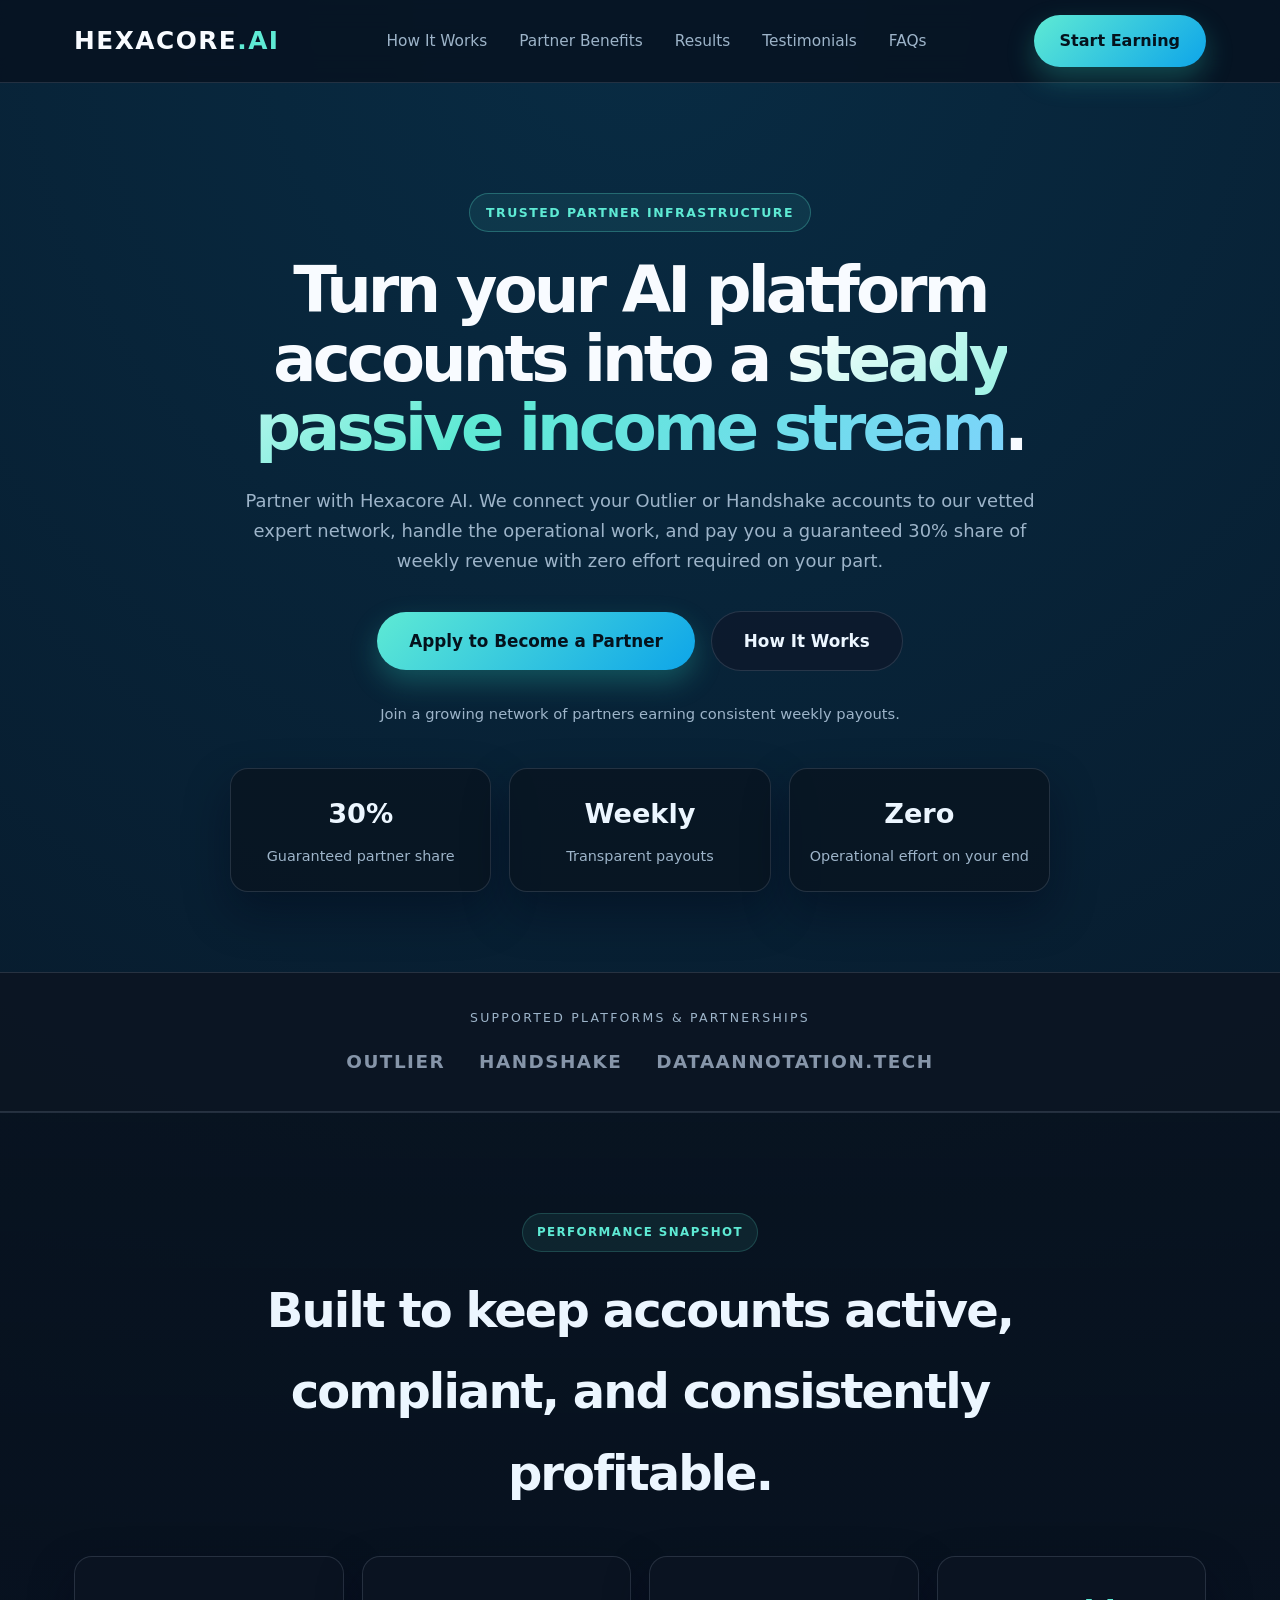
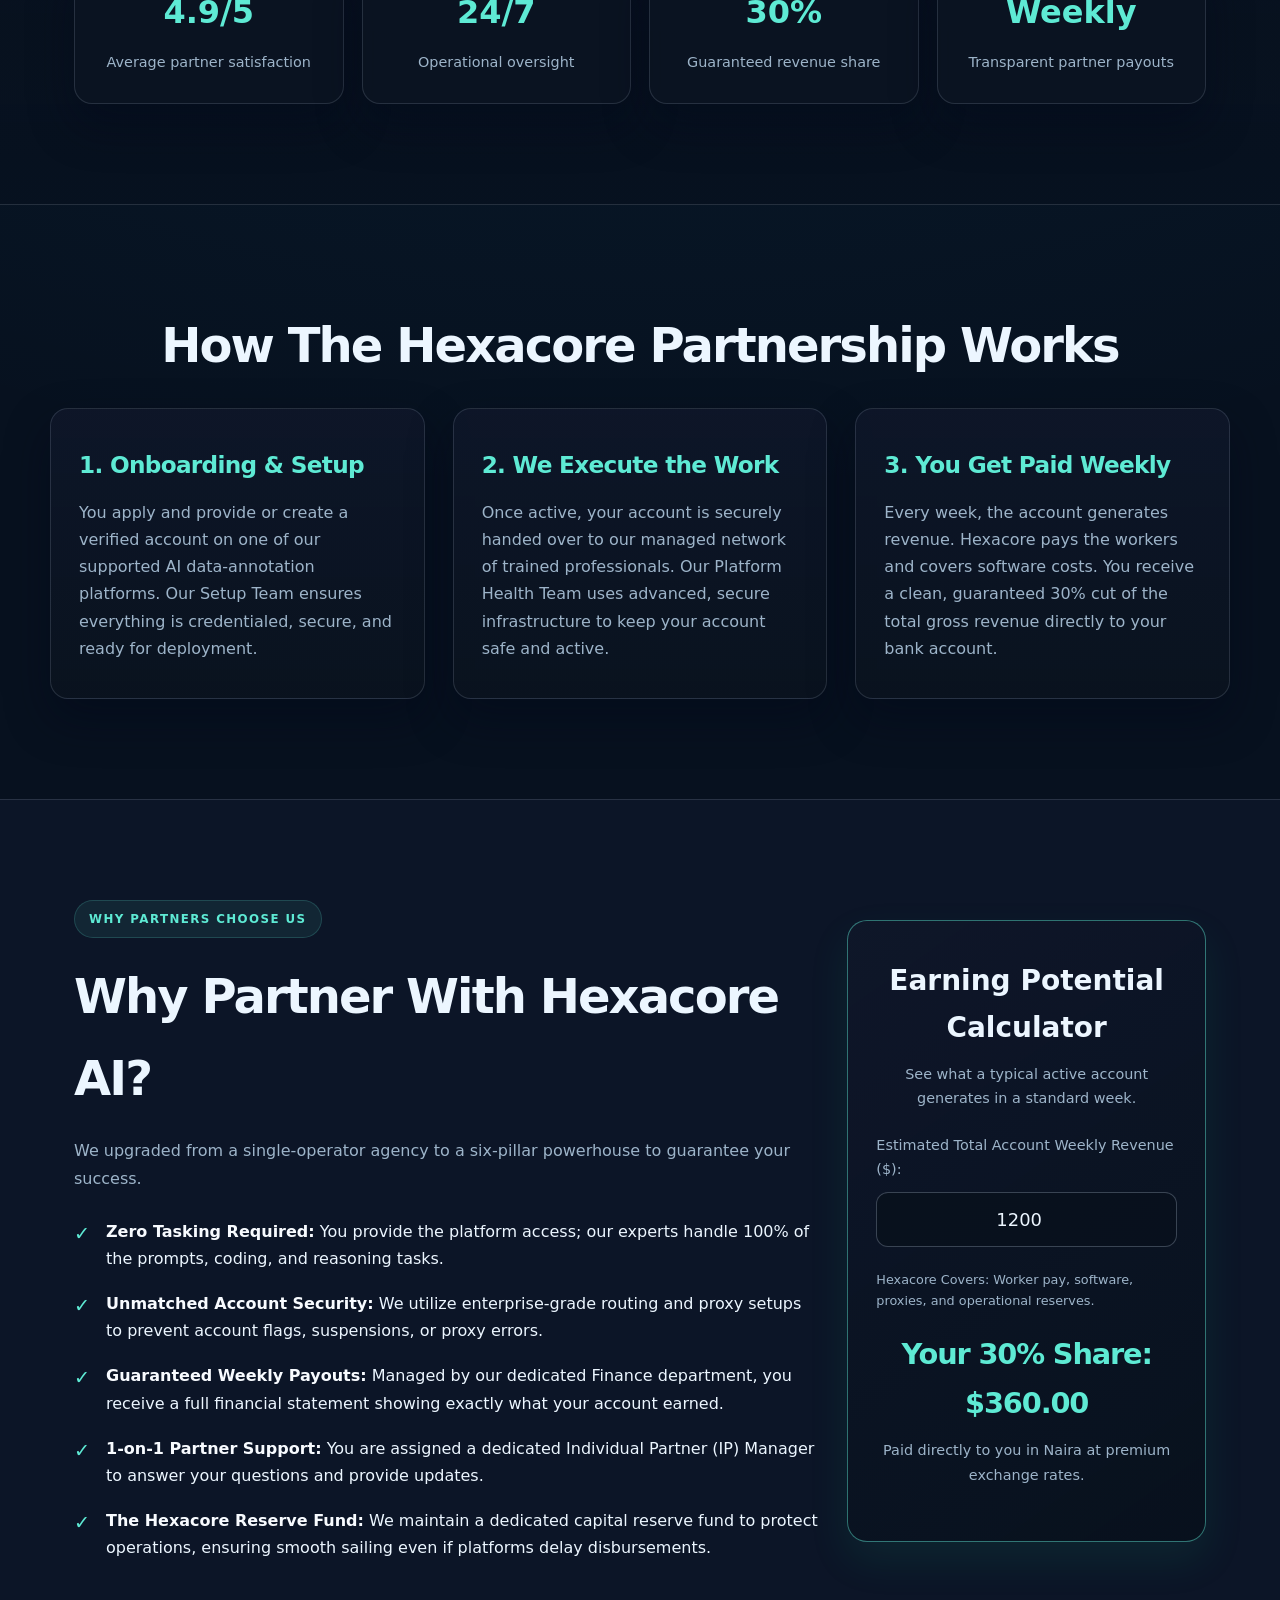
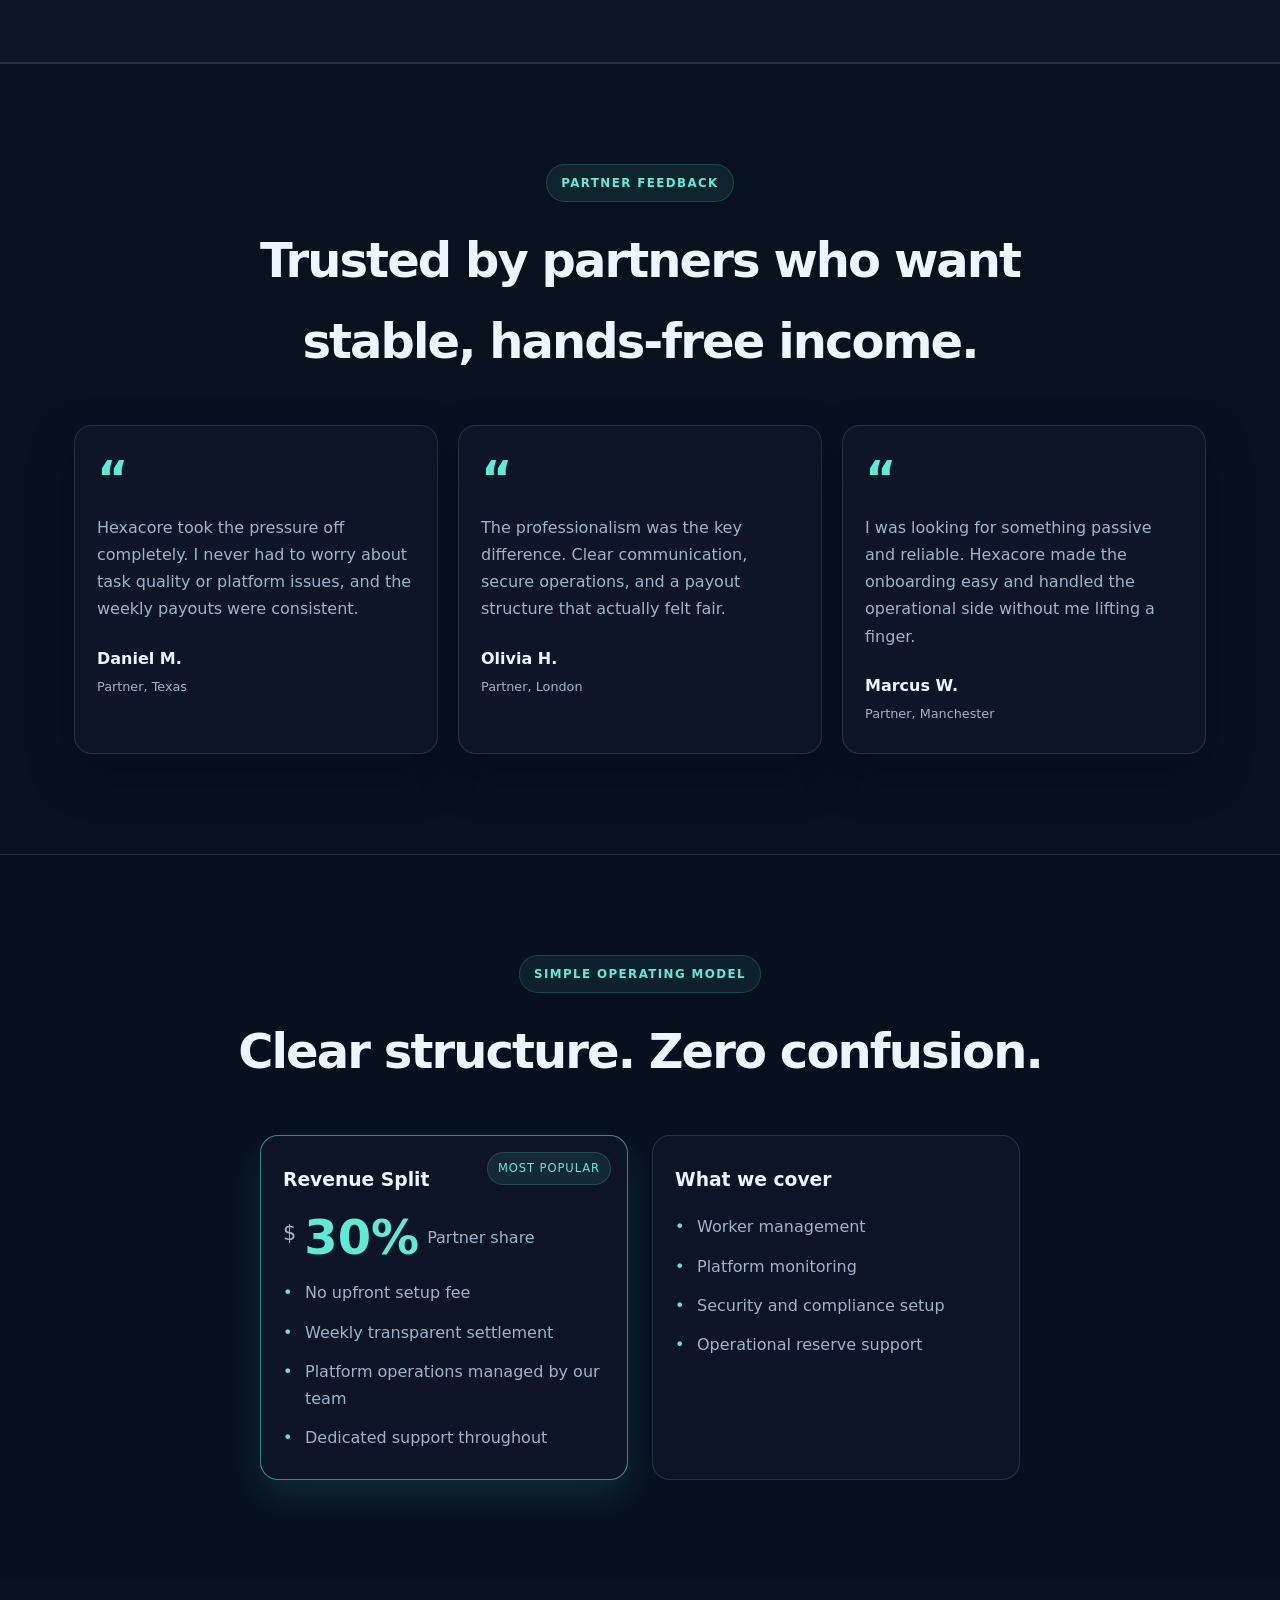
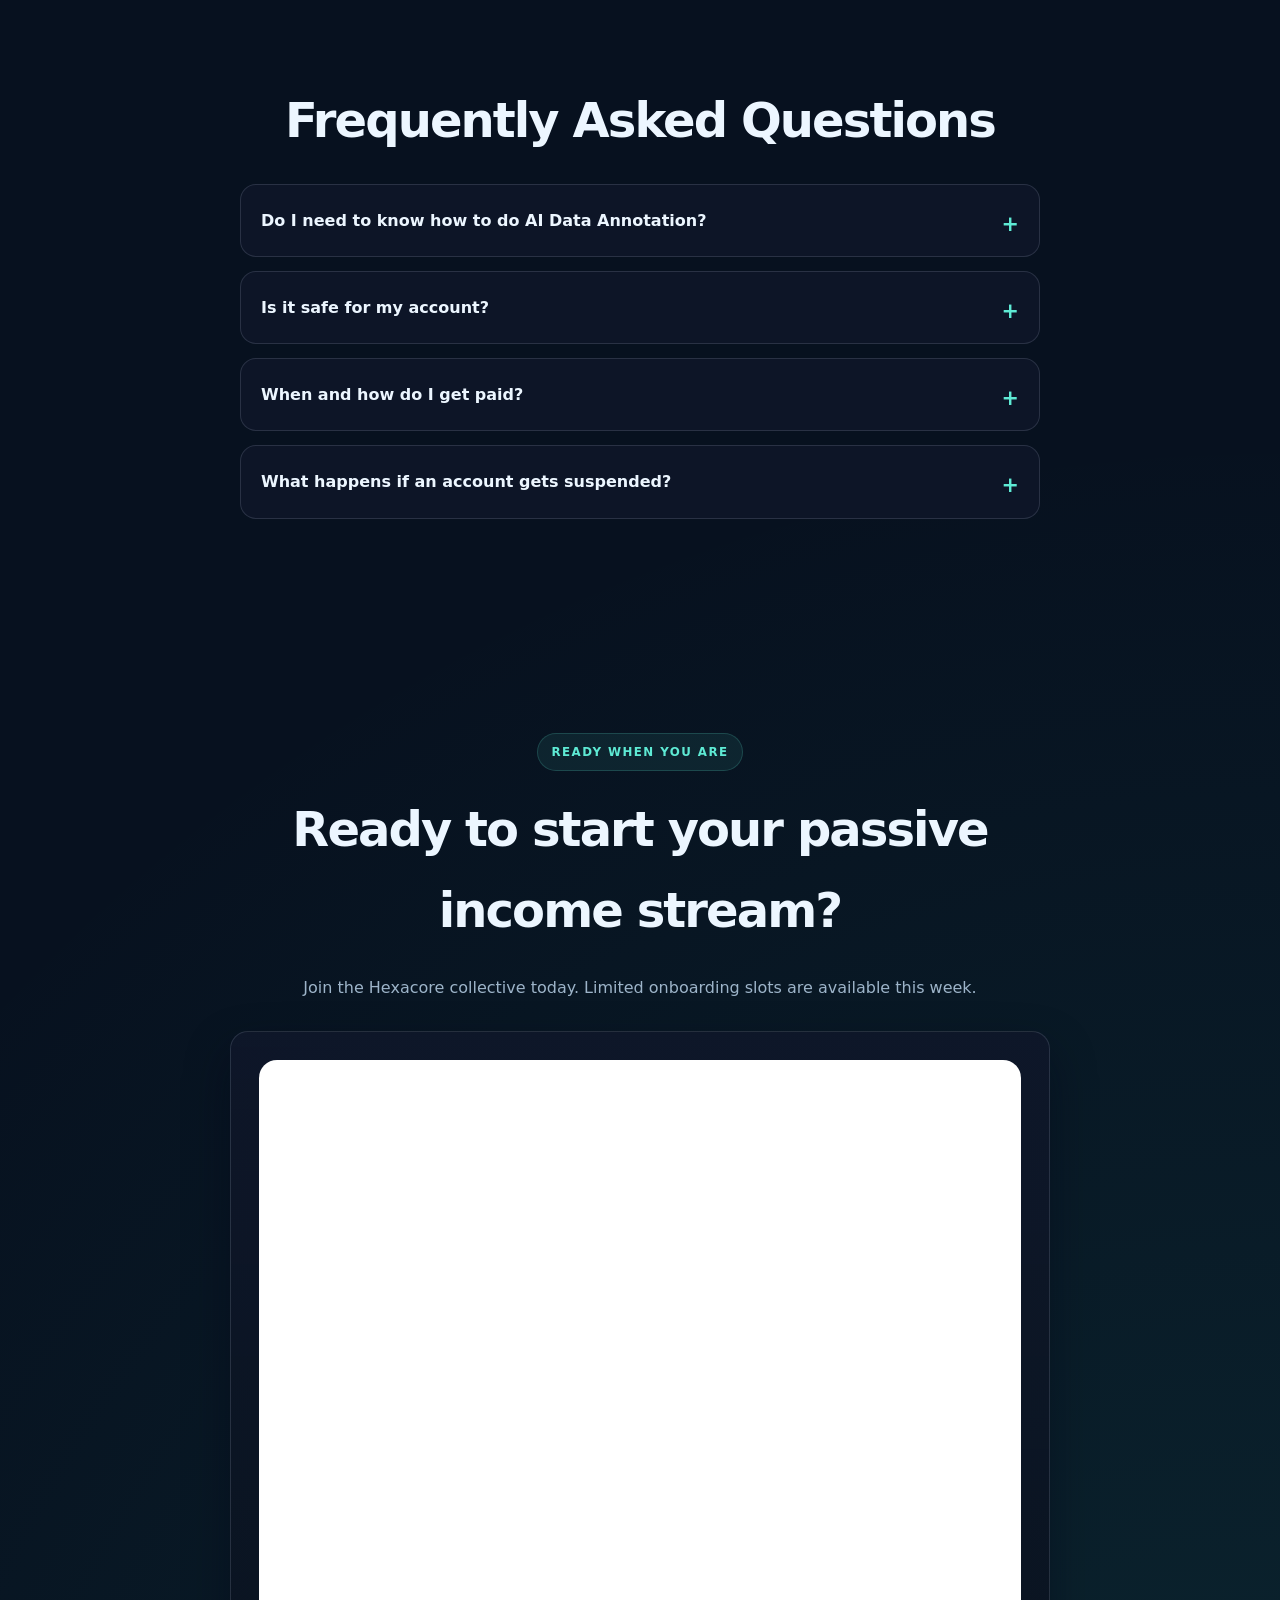
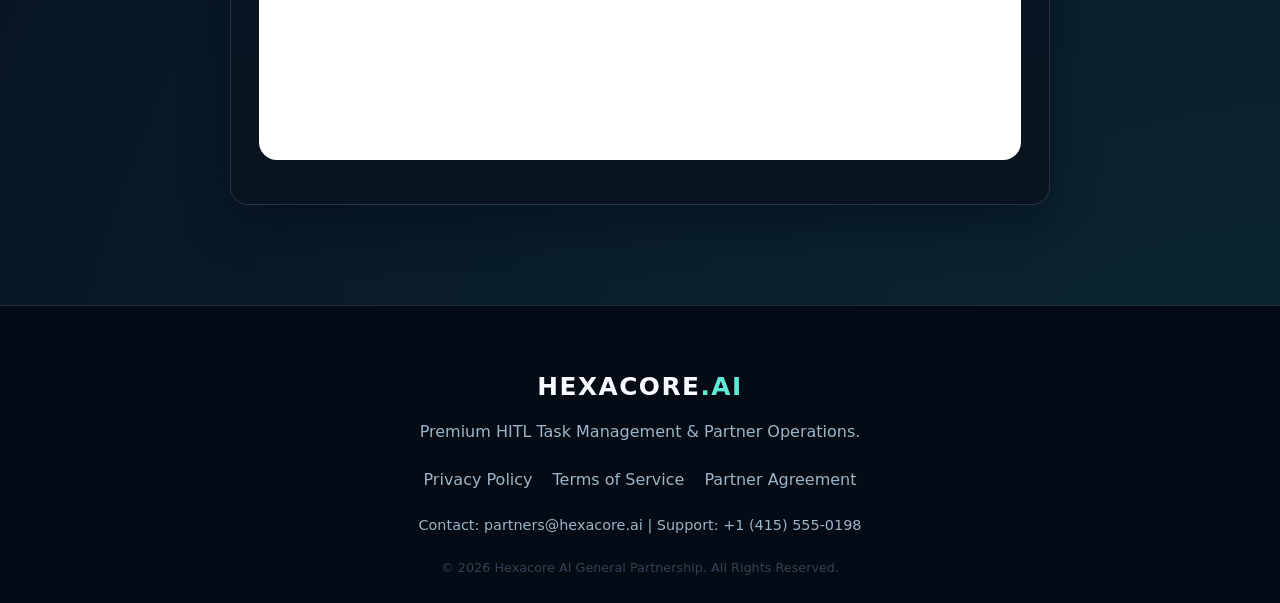
==== index.html @ 91c89936 "Add index page for GitHub Pages" ====
<!DOCTYPE html>
<html lang="en">
<head>
    <meta charset="UTF-8">
    <meta name="viewport" content="width=device-width, initial-scale=1.0">
    <title>Hexacore AI | Passive Income from AI Platforms</title>
    <link rel="stylesheet" href="HexaCore.css">

</head>
<body>

    <header>
        <div class="container">
            <nav>
                <div class="logo">HEXACORE<span>.AI</span></div>
                <div class="nav-links">
                    <a href="#how-it-works">How It Works</a>
                    <a href="#benefits">Partner Benefits</a>
                    <a href="#results">Results</a>
                    <a href="#testimonials">Testimonials</a>
                    <a href="#faq">FAQs</a>
                </div>
                <a href="#apply" class="btn">Start Earning</a>
            </nav>
        </div>
    </header>

    <section class="hero container">
        <div class="eyebrow">Trusted Partner Infrastructure</div>
        <h1>Turn your AI platform accounts into a <span class="gradient">steady passive income stream</span>.</h1>
        <p>Partner with Hexacore AI. We connect your Outlier or Handshake accounts to our vetted expert network, handle the operational work, and pay you a guaranteed 30% share of weekly revenue with zero effort required on your part.</p>
        <div class="hero-actions">
            <a href="#apply" class="btn" style="padding: 15px 32px; font-size: 1.05rem;">Apply to Become a Partner</a>
            <a href="#how-it-works" class="btn btn-secondary" style="padding: 15px 32px; font-size: 1.05rem;">How It Works</a>
        </div>
        <div class="hero-subtitle">Join a growing network of partners earning consistent weekly payouts.</div>

        <div class="stats-row">
            <div class="stat">
                <strong>30%</strong>
                <span>Guaranteed partner share</span>
            </div>
            <div class="stat">
                <strong>Weekly</strong>
                <span>Transparent payouts</span>
            </div>
            <div class="stat">
                <strong>Zero</strong>
                <span>Operational effort on your end</span>
            </div>
        </div>
    </section>

    <section class="logos">
        <div class="container">
            <p class="label">Supported platforms & partnerships</p>
            <div class="logo-grid">
                <div>OUTLIER</div>
                <div>HANDSHAKE</div>
                <div>DATAANNOTATION.TECH</div>
            </div>
        </div>
    </section>

    <section id="results" class="section-padding results reveal">
        <div class="container">
            <div class="section-heading">
                <span class="section-tag">Performance snapshot</span>
                <h2 class="section-title">Built to keep accounts active, compliant, and consistently profitable.</h2>
            </div>
            <div class="results-grid">
                <div class="metric-card">
                    <strong>4.9/5</strong>
                    <span>Average partner satisfaction</span>
                </div>
                <div class="metric-card">
                    <strong>24/7</strong>
                    <span>Operational oversight</span>
                </div>
                <div class="metric-card">
                    <strong>30%</strong>
                    <span>Guaranteed revenue share</span>
                </div>
                <div class="metric-card">
                    <strong>Weekly</strong>
                    <span>Transparent partner payouts</span>
                </div>
            </div>
        </div>
    </section>

    <section id="how-it-works" class="section-padding container reveal">
        <h2 class="section-title">How The Hexacore Partnership Works</h2>
        <div class="grid-3">
            <div class="card">
                <h3>1. Onboarding & Setup</h3>
                <p>You apply and provide or create a verified account on one of our supported AI data-annotation platforms. Our Setup Team ensures everything is credentialed, secure, and ready for deployment.</p>
            </div>
            <div class="card">
                <h3>2. We Execute the Work</h3>
                <p>Once active, your account is securely handed over to our managed network of trained professionals. Our Platform Health Team uses advanced, secure infrastructure to keep your account safe and active.</p>
            </div>
            <div class="card">
                <h3>3. You Get Paid Weekly</h3>
                <p>Every week, the account generates revenue. Hexacore pays the workers and covers software costs. You receive a clean, guaranteed 30% cut of the total gross revenue directly to your bank account.</p>
            </div>
        </div>
    </section>

    <section id="benefits" class="section-padding benefits-wrap reveal">
        <div class="container grid-3 benefits-grid">
            <div class="benefits-copy">
                <span class="section-tag">Why partners choose us</span>
                <h2 class="section-title left-align">Why Partner With Hexacore AI?</h2>
                <p>We upgraded from a single-operator agency to a six-pillar powerhouse to guarantee your success.</p>
                <ul class="benefits-list">
                    <li><strong>Zero Tasking Required:</strong> You provide the platform access; our experts handle 100% of the prompts, coding, and reasoning tasks.</li>
                    <li><strong>Unmatched Account Security:</strong> We utilize enterprise-grade routing and proxy setups to prevent account flags, suspensions, or proxy errors.</li>
                    <li><strong>Guaranteed Weekly Payouts:</strong> Managed by our dedicated Finance department, you receive a full financial statement showing exactly what your account earned.</li>
                    <li><strong>1-on-1 Partner Support:</strong> You are assigned a dedicated Individual Partner (IP) Manager to answer your questions and provide updates.</li>
                    <li><strong>The Hexacore Reserve Fund:</strong> We maintain a dedicated capital reserve fund to protect operations, ensuring smooth sailing even if platforms delay disbursements.</li>
                </ul>
            </div>
            <div class="calculator-box">
                <h3>Earning Potential Calculator</h3>
                <p>See what a typical active account generates in a standard week.</p>
                <div class="input-group">
                    <label>Estimated Total Account Weekly Revenue ($):</label>
                    <input type="number" id="revenue" value="1200" min="0">
                </div>
                <div class="mini-note">Hexacore Covers: Worker pay, software, proxies, and operational reserves.</div>
                <div class="result">Your 30% Share: $<span id="payout">360.00</span></div>
                <p class="small-note">Paid directly to you in Naira at premium exchange rates.</p>
            </div>
        </div>
    </section>

    <section id="testimonials" class="section-padding testimonials reveal">
        <div class="container">
            <div class="section-heading">
                <span class="section-tag">Partner feedback</span>
                <h2 class="section-title">Trusted by partners who want stable, hands-free income.</h2>
            </div>
            <div class="testimonial-grid">
                <div class="testimonial-card">
                    <div class="quote-mark">“</div>
                    <p>Hexacore took the pressure off completely. I never had to worry about task quality or platform issues, and the weekly payouts were consistent.</p>
                    <div class="person">
                        <strong>Daniel M.</strong>
                        <span>Partner, Texas</span>
                    </div>
                </div>
                <div class="testimonial-card">
                    <div class="quote-mark">“</div>
                    <p>The professionalism was the key difference. Clear communication, secure operations, and a payout structure that actually felt fair.</p>
                    <div class="person">
                        <strong>Olivia H.</strong>
                        <span>Partner, London</span>
                    </div>
                </div>
                <div class="testimonial-card">
                    <div class="quote-mark">“</div>
                    <p>I was looking for something passive and reliable. Hexacore made the onboarding easy and handled the operational side without me lifting a finger.</p>
                    <div class="person">
                        <strong>Marcus W.</strong>
                        <span>Partner, Manchester</span>
                    </div>
                </div>
            </div>
        </div>
    </section>

    <section id="pricing" class="section-padding pricing reveal">
        <div class="container">
            <div class="section-heading">
                <span class="section-tag">Simple operating model</span>
                <h2 class="section-title">Clear structure. Zero confusion.</h2>
            </div>
            <div class="pricing-grid">
                <div class="pricing-card pricing-featured">
                    <span class="pricing-badge">Most popular</span>
                    <h3>Revenue Split</h3>
                    <div class="price-row">
                        <span class="currency">$</span>
                        <strong>30%</strong>
                        <span class="label">Partner share</span>
                    </div>
                    <ul class="pricing-list">
                        <li>No upfront setup fee</li>
                        <li>Weekly transparent settlement</li>
                        <li>Platform operations managed by our team</li>
                        <li>Dedicated support throughout</li>
                    </ul>
                </div>
                <div class="pricing-card">
                    <h3>What we cover</h3>
                    <ul class="pricing-list alt">
                        <li>Worker management</li>
                        <li>Platform monitoring</li>
                        <li>Security and compliance setup</li>
                        <li>Operational reserve support</li>
                    </ul>
                </div>
            </div>
        </div>
    </section>

    <section id="faq" class="section-padding container faq-wrap reveal" style="max-width: 800px;">
        <h2 class="section-title">Frequently Asked Questions</h2>
        
        <details>
            <summary>Do I need to know how to do AI Data Annotation?</summary>
            <div class="faq-content">No. You simply provide the verified account. Our vetted, highly trained workers complete the complex RLHF, prompt engineering, and reasoning tasks.</div>
        </details>

        <details>
            <summary>Is it safe for my account?</summary>
            <div class="faq-content">Yes. Our Technical Infrastructure team uses strict operational protocols, localized network routing, and secure browsers to mimic natural, single-user activity and prevent platform bans.</div>
        </details>

        <details>
            <summary>When and how do I get paid?</summary>
            <div class="faq-content">We process payouts weekly. Once the platform releases funds to our secure corporate accounts, our Finance Lead disburses your 30% share directly to your bank account at the prevailing premium exchange rate.</div>
        </details>

        <details>
            <summary>What happens if an account gets suspended?</summary>
            <div class="faq-content">While our security protocols minimize this risk, platform suspensions can happen. If it does, our team handles the appeals. You will never be charged or penalized for operational losses.</div>
        </details>
    </section>

    <section id="apply" class="section-padding container apply-wrap reveal" style="max-width: 820px;">
        <div class="section-heading compact">
            <span class="section-tag">Ready when you are</span>
            <h2 class="section-title">Ready to start your passive income stream?</h2>
        </div>
        <p class="apply-copy">Join the Hexacore collective today. Limited onboarding slots are available this week.</p>

        <div class="card apply-card">
            <iframe
                src="https://baserow.io/form/jUJ7q6eTXI45UazFDxc293c7nStSQXIjbyzmlrtaoBw"
                title="Hexacore Partner Application"
                width="100%"
                height="700"
                frameborder="0"
                style="border: 0; border-radius: 18px; background: #fff; width: 100%; min-height: 700px;">
            </iframe>
        </div>
    </section>

    <footer>
        <div class="container">
            <div class="logo" style="margin-bottom: 10px;">HEXACORE<span>.AI</span></div>
            <p style="color: var(--text-muted);">Premium HITL Task Management & Partner Operations.</p>
            <div class="footer-links">
                <a href="#">Privacy Policy</a>
                <a href="#">Terms of Service</a>
                <a href="#">Partner Agreement</a>
            </div>
            <p style="color: var(--text-muted); font-size: 0.9rem;">Contact: partners@hexacore.ai | Support: +1 (415) 555-0198</p>
            <p style="color: #334155; font-size: 0.8rem; margin-top: 20px;">© 2026 Hexacore AI General Partnership. All Rights Reserved.</p>
        </div>
    </footer>

    <script>
        const revenueInput = document.getElementById('revenue');
        const payoutDisplay = document.getElementById('payout');

        revenueInput.addEventListener('input', function() {
            let revenue = parseFloat(this.value);
            if (isNaN(revenue) || revenue < 0) revenue = 0;
            const payout = revenue * 0.30;
            payoutDisplay.textContent = payout.toFixed(2);
        });

        const revealElements = document.querySelectorAll('.reveal');

        const revealObserver = new IntersectionObserver((entries) => {
            entries.forEach(entry => {
                if (entry.isIntersecting) {
                    entry.target.classList.add('visible');
                }
            });
        }, { threshold: 0.15 });

        revealElements.forEach(element => revealObserver.observe(element));
    </script>
</body>
</html>
---- HexaCore.css ----
:root {
    --bg-dark: #07111f;
    --bg-panel: #0d1b2a;
    --bg-card: rgba(15, 23, 42, 0.9);
    --bg-soft: #101f31;
    --text-light: #ecf6ff;
    --text-muted: #9db4c9;
    --line: rgba(148, 163, 184, 0.2);
    --accent: #5eead4;
    --accent-strong: #2dd4bf;
    --accent-deep: #0ea5e9;
    --accent-glow: rgba(94, 234, 212, 0.18);
    --shadow: 0 20px 45px rgba(2, 6, 23, 0.42);
}

* {
    margin: 0;
    padding: 0;
    box-sizing: border-box;
    font-family: 'Segoe UI', system-ui, -apple-system, BlinkMacSystemFont, sans-serif;
}

html {
    scroll-behavior: smooth;
}

body {
    background:
        radial-gradient(circle at top, rgba(14, 165, 233, 0.18), transparent 30%),
        radial-gradient(circle at bottom right, rgba(45, 212, 191, 0.12), transparent 25%),
        var(--bg-dark);
    color: var(--text-light);
    line-height: 1.7;
}

a {
    text-decoration: none;
    color: var(--text-light);
}

.container {
    max-width: 1180px;
    margin: 0 auto;
    padding: 0 24px;
}

header {
    position: sticky;
    top: 0;
    z-index: 100;
    background: rgba(7, 17, 31, 0.8);
    backdrop-filter: blur(14px);
    border-bottom: 1px solid var(--line);
}

nav {
    display: flex;
    justify-content: space-between;
    align-items: center;
    min-height: 82px;
}

.logo {
    font-size: 1.55rem;
    font-weight: 800;
    letter-spacing: 0.06em;
    color: #f8fbff;
}

.logo span {
    color: var(--accent);
}

.nav-links {
    display: flex;
    align-items: center;
    gap: 2rem;
    font-size: 0.96rem;
    color: var(--text-muted);
}

.nav-links a {
    color: var(--text-muted);
    transition: color 0.25s ease;
}

.nav-links a:hover {
    color: var(--text-light);
}

.btn {
    display: inline-flex;
    align-items: center;
    justify-content: center;
    background: linear-gradient(135deg, var(--accent), var(--accent-deep));
    color: #04121d;
    padding: 12px 26px;
    border-radius: 999px;
    font-weight: 700;
    border: none;
    cursor: pointer;
    box-shadow: 0 12px 28px rgba(45, 212, 191, 0.28);
    transition: transform 0.25s ease, box-shadow 0.25s ease;
}

.btn:hover {
    transform: translateY(-1px);
    box-shadow: 0 15px 30px rgba(45, 212, 191, 0.34);
}

.hero {
    padding: 110px 0 80px;
    text-align: center;
}

.eyebrow {
    display: inline-flex;
    align-items: center;
    gap: 8px;
    padding: 8px 16px;
    margin-bottom: 24px;
    border: 1px solid rgba(94, 234, 212, 0.28);
    background: rgba(94, 234, 212, 0.08);
    border-radius: 999px;
    font-size: 0.78rem;
    letter-spacing: 0.12em;
    text-transform: uppercase;
    color: var(--accent);
    font-weight: 700;
}

.hero h1 {
    max-width: 920px;
    margin: 0 auto 22px;
    font-size: clamp(2.8rem, 5vw, 5rem);
    line-height: 1.08;
    letter-spacing: -0.06em;
    font-weight: 800;
    color: #f8fbff;
}

.hero h1 .gradient {
    background: linear-gradient(135deg, #ffffff 0%, var(--accent) 45%, #7dd3fc 100%);
    -webkit-background-clip: text;
    background-clip: text;
    -webkit-text-fill-color: transparent;
}

.hero p {
    max-width: 820px;
    margin: 0 auto 34px;
    font-size: 1.12rem;
    color: var(--text-muted);
}

.hero-actions {
    display: flex;
    gap: 16px;
    justify-content: center;
    align-items: center;
    flex-wrap: wrap;
    margin-bottom: 30px;
}

.btn-secondary {
    background: rgba(15, 23, 42, 0.7);
    border: 1px solid var(--line);
    color: var(--text-light);
    box-shadow: none;
}

.hero-subtitle {
    color: var(--text-muted);
    font-size: 0.92rem;
}

.stats-row {
    display: grid;
    grid-template-columns: repeat(3, minmax(180px, 1fr));
    gap: 18px;
    max-width: 820px;
    margin: 42px auto 0;
}

.stat {
    background: rgba(9, 18, 30, 0.72);
    border: 1px solid var(--line);
    border-radius: 18px;
    padding: 22px 18px;
    box-shadow: var(--shadow);
}

.stat strong {
    display: block;
    font-size: 1.7rem;
    color: var(--text-light);
    margin-bottom: 4px;
}

.stat span {
    color: var(--text-muted);
    font-size: 0.9rem;
}

.logos {
    background: rgba(12, 21, 34, 0.9);
    border-top: 1px solid var(--line);
    border-bottom: 1px solid var(--line);
    padding: 34px 0;
    text-align: center;
}

.logos .label {
    color: var(--text-muted);
    font-size: 0.78rem;
    letter-spacing: 0.18em;
    text-transform: uppercase;
    margin-bottom: 18px;
}

.results {
    background: linear-gradient(180deg, rgba(8, 17, 29, 0.8), rgba(7, 17, 31, 0.95));
    border-top: 1px solid var(--line);
    border-bottom: 1px solid var(--line);
}

.results-grid {
    display: grid;
    grid-template-columns: repeat(4, minmax(180px, 1fr));
    gap: 18px;
}

.metric-card {
    background: rgba(12, 21, 34, 0.8);
    border: 1px solid var(--line);
    border-radius: 18px;
    padding: 28px 18px;
    text-align: center;
    box-shadow: var(--shadow);
}

.metric-card strong {
    display: block;
    font-size: 2rem;
    margin-bottom: 8px;
    color: var(--accent);
}

.metric-card span {
    color: var(--text-muted);
    font-size: 0.9rem;
}

.logo-grid {
    display: flex;
    justify-content: center;
    gap: 34px;
    flex-wrap: wrap;
    font-size: 1.15rem;
    font-weight: 700;
    color: rgba(148, 163, 184, 0.9);
    letter-spacing: 0.08em;
}

.section-tag {
    display: inline-flex;
    align-items: center;
    gap: 8px;
    padding: 8px 14px;
    border-radius: 999px;
    background: rgba(94, 234, 212, 0.08);
    border: 1px solid rgba(94, 234, 212, 0.18);
    color: var(--accent);
    font-size: 0.74rem;
    font-weight: 700;
    letter-spacing: 0.12em;
    text-transform: uppercase;
    margin-bottom: 18px;
}

.section-title {
    text-align: center;
    font-size: clamp(2rem, 4vw, 3rem);
    letter-spacing: -0.04em;
    margin-bottom: 22px;
}

.left-align {
    text-align: left;
    margin-bottom: 18px;
}

.section-copy {
    text-align: center;
    max-width: 740px;
    margin: 0 auto 48px;
    color: var(--text-muted);
}

.section-heading {
    max-width: 900px;
    margin: 0 auto 42px;
    text-align: center;
}

.section-heading.compact {
    margin-bottom: 16px;
}

.section-padding {
    padding: 100px 0;
}

.reveal {
    opacity: 0;
    transform: translateY(24px);
    transition: opacity 0.7s ease, transform 0.7s ease;
}

.reveal.visible {
    opacity: 1;
    transform: translateY(0);
}

.grid-3 {
    display: grid;
    grid-template-columns: repeat(auto-fit, minmax(270px, 1fr));
    gap: 28px;
}

.card {
    background: linear-gradient(180deg, rgba(15, 23, 42, 0.85), rgba(10, 19, 31, 0.95));
    padding: 36px 28px;
    border-radius: 18px;
    border: 1px solid var(--line);
    box-shadow: var(--shadow);
    transition: transform 0.25s ease, border-color 0.25s ease;
}

.card:hover {
    transform: translateY(-5px);
    border-color: rgba(94, 234, 212, 0.7);
}

.card h3 {
    font-size: 1.45rem;
    margin-bottom: 14px;
    color: var(--accent);
    letter-spacing: -0.03em;
}

.card p {
    color: var(--text-muted);
}

.benefits-wrap {
    background: rgba(15, 23, 42, 0.72);
    border-top: 1px solid var(--line);
    border-bottom: 1px solid var(--line);
}

.benefits-grid {
    align-items: center;
}

.benefits-copy {
    grid-column: span 2;
}

.benefits-copy p {
    color: var(--text-muted);
    margin-bottom: 26px;
}

.benefits-list {
    list-style: none;
    display: grid;
    gap: 18px;
}

.benefits-list li {
    position: relative;
    padding-left: 32px;
    line-height: 1.7;
    color: var(--text-light);
}

.benefits-list li::before {
    content: '✓';
    position: absolute;
    left: 0;
    top: 0;
    color: var(--accent);
    font-weight: 800;
    font-size: 1.2rem;
}

.benefits-list strong {
    color: #f8fbff;
}

.calculator-box {
    background: linear-gradient(145deg, rgba(15, 23, 42, 0.9), rgba(8, 17, 29, 0.96));
    padding: 36px 28px;
    border-radius: 20px;
    border: 1px solid rgba(94, 234, 212, 0.45);
    box-shadow: 0 18px 40px rgba(16, 185, 129, 0.1);
    text-align: center;
    max-width: 600px;
    margin: 0 auto;
}

.calculator-box h3 {
    font-size: 1.75rem;
    margin-bottom: 10px;
}

.calculator-box p {
    font-size: 0.9rem;
    color: var(--text-muted);
    margin-bottom: 18px;
}

.mini-note,
.small-note {
    color: var(--text-muted);
    font-size: 0.8rem;
}

.mini-note {
    margin-top: 12px;
    text-align: left;
}

.small-note {
    margin-top: 8px;
}

.input-group {
    margin: 22px 0;
}

.input-group label {
    display: block;
    margin-bottom: 10px;
    text-align: left;
    color: var(--text-muted);
    font-size: 0.9rem;
}

.input-group input {
    width: 100%;
    padding: 16px 18px;
    font-size: 1.12rem;
    border-radius: 12px;
    border: 1px solid rgba(148, 163, 184, 0.35);
    background: rgba(8, 17, 29, 0.9);
    color: var(--text-light);
    text-align: center;
    outline: none;
}

.input-group input:focus {
    border-color: rgba(94, 234, 212, 0.9);
    box-shadow: 0 0 0 4px rgba(94, 234, 212, 0.12);
}

.result {
    font-size: clamp(1.8rem, 2vw, 2.4rem);
    font-weight: 800;
    color: var(--accent);
    margin: 18px 0 10px;
    letter-spacing: -0.04em;
}

details {
    background: rgba(15, 23, 42, 0.82);
    border: 1px solid var(--line);
    border-radius: 16px;
    overflow: hidden;
    margin-bottom: 14px;
}

summary {
    padding: 22px 20px;
    font-weight: 700;
    cursor: pointer;
    list-style: none;
    position: relative;
    color: var(--text-light);
}

summary::-webkit-details-marker {
    display: none;
}

summary::after {
    content: '+';
    position: absolute;
    right: 20px;
    font-size: 1.3rem;
    color: var(--accent);
}

details[open] summary::after {
    content: '–';
}

details[open] summary ~ * {
    animation: sweep 0.35s ease-in-out;
}

.faq-wrap {
    max-width: 800px;
}

.faq-content {
    padding: 0 20px 20px;
    color: var(--text-muted);
}

.testimonials {
    background: rgba(9, 18, 30, 0.72);
    border-top: 1px solid var(--line);
    border-bottom: 1px solid var(--line);
}

.testimonial-grid {
    display: grid;
    grid-template-columns: repeat(3, minmax(220px, 1fr));
    gap: 20px;
}

.testimonial-card {
    background: rgba(15, 23, 42, 0.84);
    border: 1px solid var(--line);
    border-radius: 18px;
    padding: 28px 22px;
    box-shadow: var(--shadow);
}

.quote-mark {
    font-size: 3rem;
    color: var(--accent);
    line-height: 1;
    margin-bottom: 12px;
    font-weight: 700;
}

.testimonial-card p {
    color: var(--text-muted);
    margin-bottom: 22px;
}

.person {
    display: flex;
    flex-direction: column;
    gap: 4px;
}

.person strong {
    color: var(--text-light);
}

.person span {
    color: var(--text-muted);
    font-size: 0.8rem;
}

.pricing {
    background: rgba(7, 17, 31, 0.86);
}

.pricing-grid {
    display: grid;
    grid-template-columns: repeat(2, minmax(260px, 1fr));
    gap: 24px;
    max-width: 760px;
    margin: 0 auto;
}

.pricing-card {
    background: rgba(15, 23, 42, 0.78);
    border: 1px solid var(--line);
    border-radius: 18px;
    padding: 28px 22px;
    position: relative;
}

.pricing-featured {
    border-color: rgba(94, 234, 212, 0.55);
    box-shadow: 0 16px 35px rgba(94, 234, 212, 0.12);
}

.pricing-badge {
    position: absolute;
    top: 16px;
    right: 16px;
    background: rgba(94, 234, 212, 0.1);
    color: var(--accent);
    font-size: 0.72rem;
    padding: 6px 10px;
    border-radius: 999px;
    letter-spacing: 0.08em;
    text-transform: uppercase;
    border: 1px solid rgba(94, 234, 212, 0.18);
}

.pricing-card h3 {
    margin-bottom: 18px;
    color: var(--text-light);
}

.price-row {
    display: flex;
    align-items: end;
    gap: 8px;
    margin-bottom: 18px;
}

.price-row .currency {
    color: var(--text-muted);
    font-size: 1.3rem;
    margin-bottom: 10px;
}

.price-row strong {
    color: var(--accent);
    font-size: 3rem;
    line-height: 1;
}

.price-row .label {
    color: var(--text-muted);
    margin-bottom: 10px;
}

.pricing-list {
    list-style: none;
    display: grid;
    gap: 12px;
    color: var(--text-muted);
}

.pricing-list li {
    position: relative;
    padding-left: 22px;
}

.pricing-list li::before {
    content: '•';
    position: absolute;
    left: 0;
    color: var(--accent);
}

.form-group {
    margin-bottom: 22px;
}

.form-group label {
    display: block;
    margin-bottom: 8px;
    font-weight: 600;
}

.form-group input,
.form-group select {
    width: 100%;
    padding: 14px 16px;
    border-radius: 12px;
    border: 1px solid rgba(148, 163, 184, 0.28);
    background: rgba(8, 17, 29, 1);
    color: var(--text-light);
    font-size: 1rem;
    outline: none;
    transition: border-color 0.25s ease, box-shadow 0.25s ease;
}

.form-group input:focus,
.form-group select:focus {
    border-color: rgba(94, 234, 212, 0.9);
    box-shadow: 0 0 0 4px rgba(94, 234, 212, 0.1);
}

.apply-copy {
    text-align: center;
    color: var(--text-muted);
    margin-bottom: 30px;
}

.apply-card {
    padding-top: 28px;
}

.base-row-placeholder {
    text-align: center;
    padding: 32px 24px;
}

.base-row-placeholder p {
    color: var(--text-muted);
    margin-bottom: 18px;
}

.placeholder-label {
    display: inline-block;
    padding: 7px 12px;
    border-radius: 999px;
    background: rgba(94, 234, 212, 0.08);
    border: 1px solid rgba(94, 234, 212, 0.2);
    color: var(--accent);
    font-size: 0.72rem;
    letter-spacing: 0.12em;
    text-transform: uppercase;
    font-weight: 700;
    margin-bottom: 16px;
}

.placeholder-box {
    display: flex;
    align-items: center;
    justify-content: center;
    min-height: 160px;
    border: 1px dashed rgba(148, 163, 184, 0.4);
    border-radius: 18px;
    background: rgba(9, 18, 30, 0.7);
    color: var(--text-muted);
    font-size: 1.05rem;
    margin-bottom: 12px;
}

.placeholder-note {
    font-size: 0.82rem;
    color: var(--text-muted);
}

.submit-btn {
    width: 100%;
    padding: 16px 18px;
    font-size: 1.05rem;
    margin-top: 10px;
}

footer {
    background: #040b14;
    padding: 60px 0 24px;
    text-align: center;
    border-top: 1px solid var(--line);
}

.footer-links {
    display: flex;
    justify-content: center;
    flex-wrap: wrap;
    gap: 12px 20px;
    margin: 20px 0;
}

.footer-links a {
    color: var(--text-muted);
}

@keyframes sweep {
    from { opacity: 0; transform: translateY(-10px); }
    to { opacity: 1; transform: translateY(0); }
}

@media (max-width: 768px) {
    .nav-links {
        display: none;
    }

    .hero {
        padding-top: 80px;
    }

    .stats-row,
    .results-grid,
    .testimonial-grid,
    .pricing-grid {
        grid-template-columns: 1fr;
    }

    .benefits-copy {
        grid-column: span 1;
    }

    .section-padding {
        padding: 80px 0;
    }

    .section-title {
        text-align: center;
    }
}
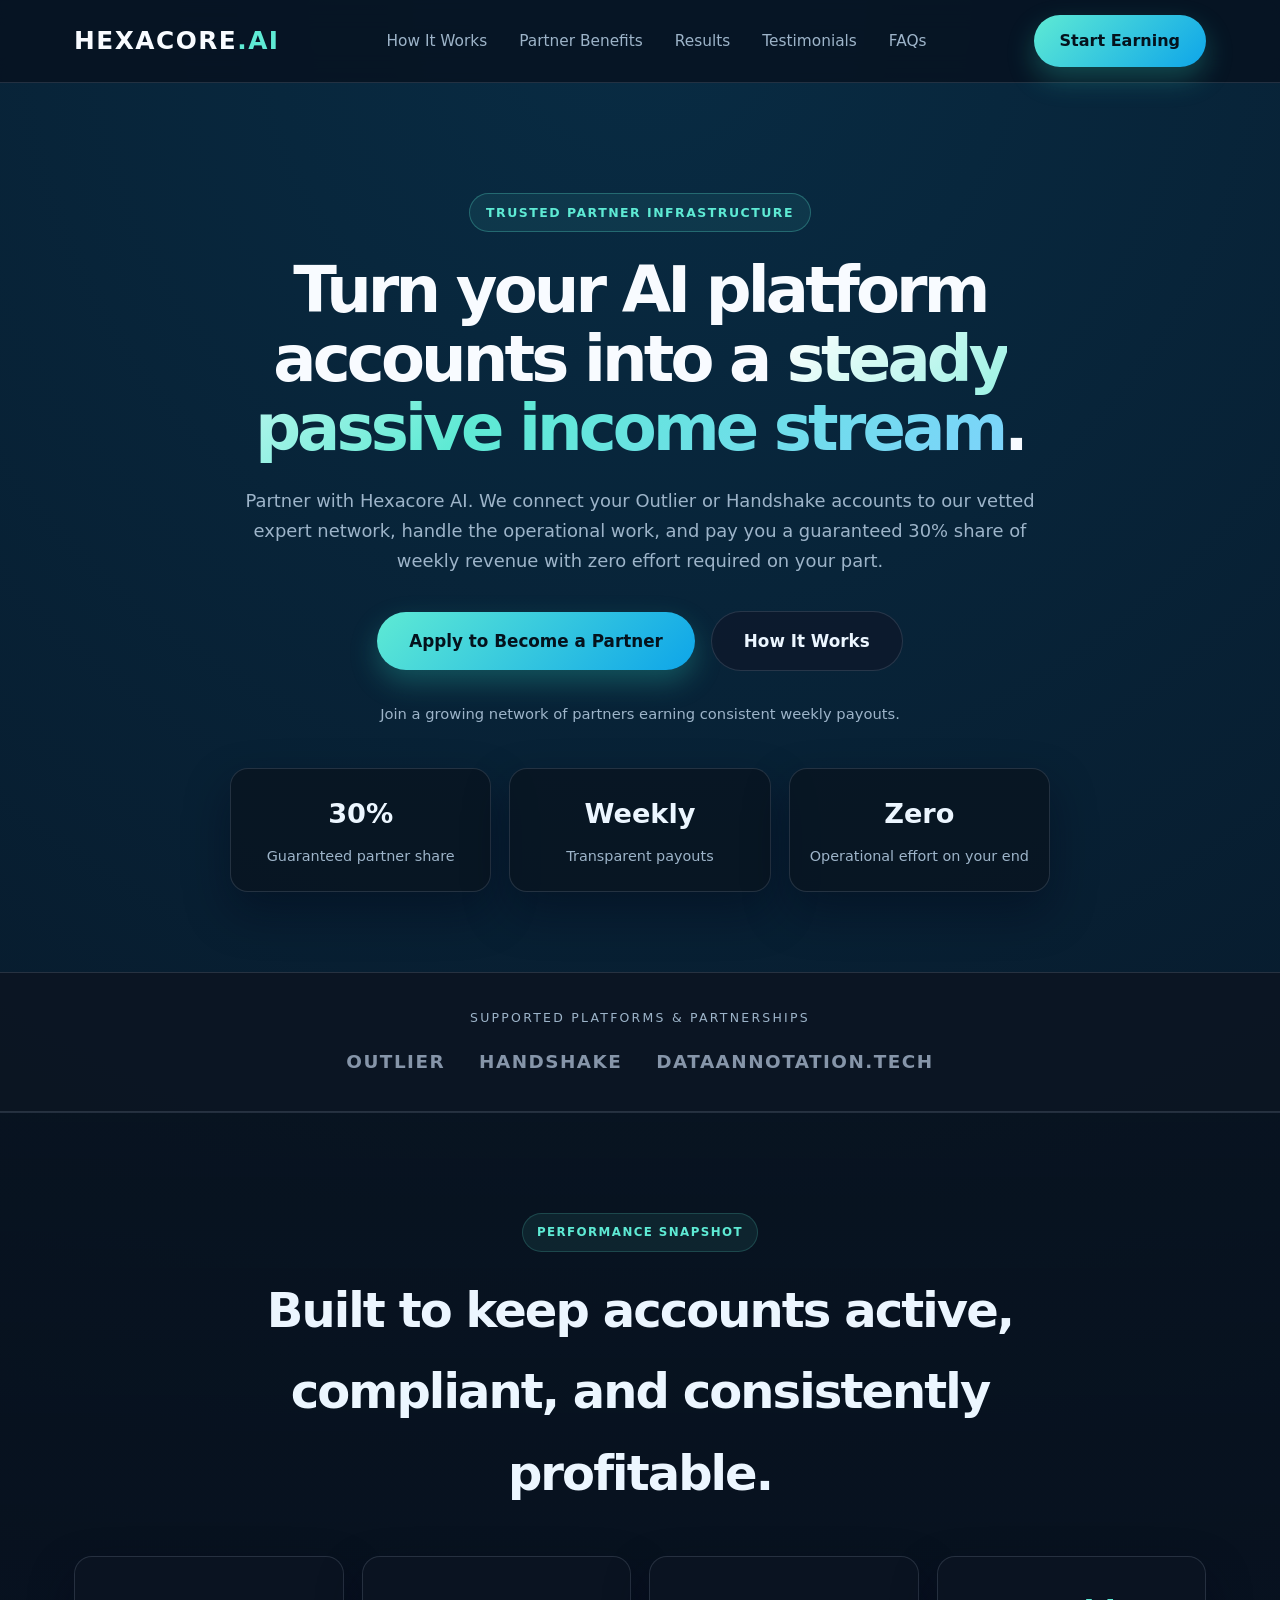
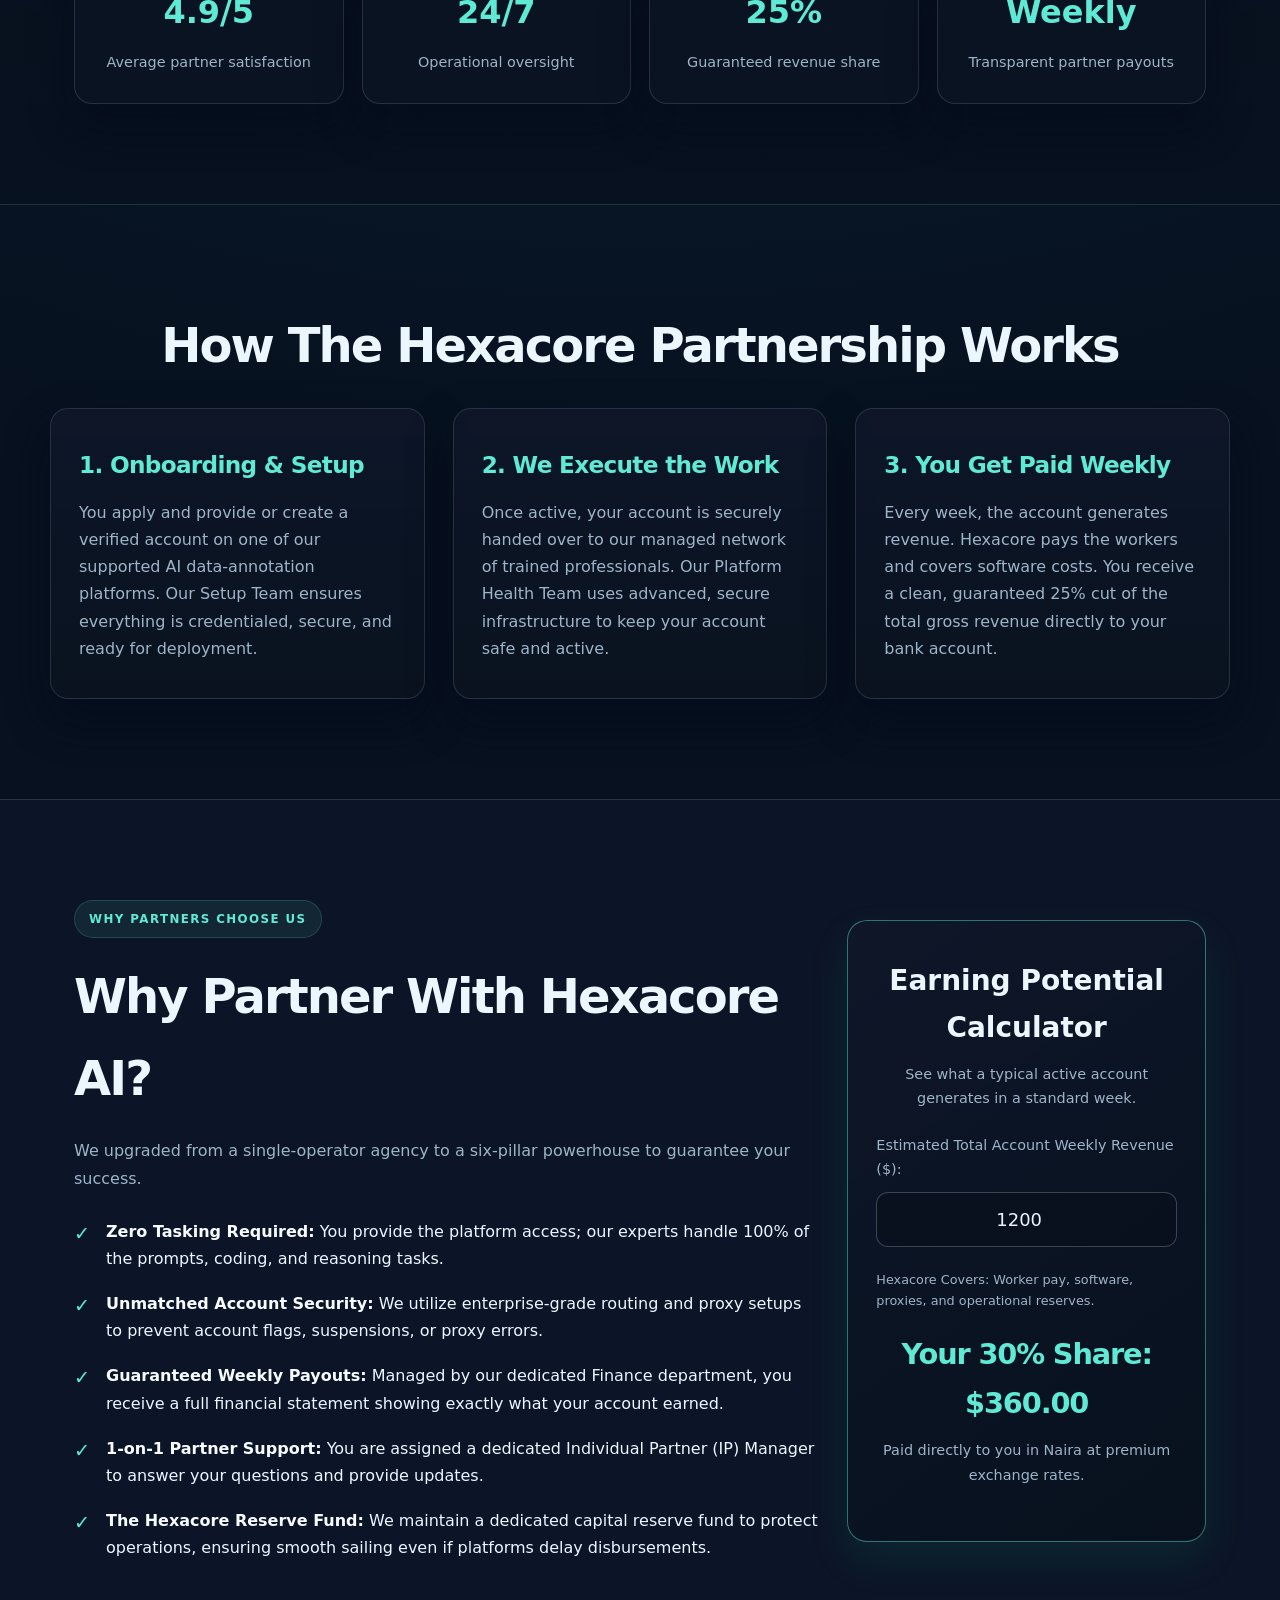
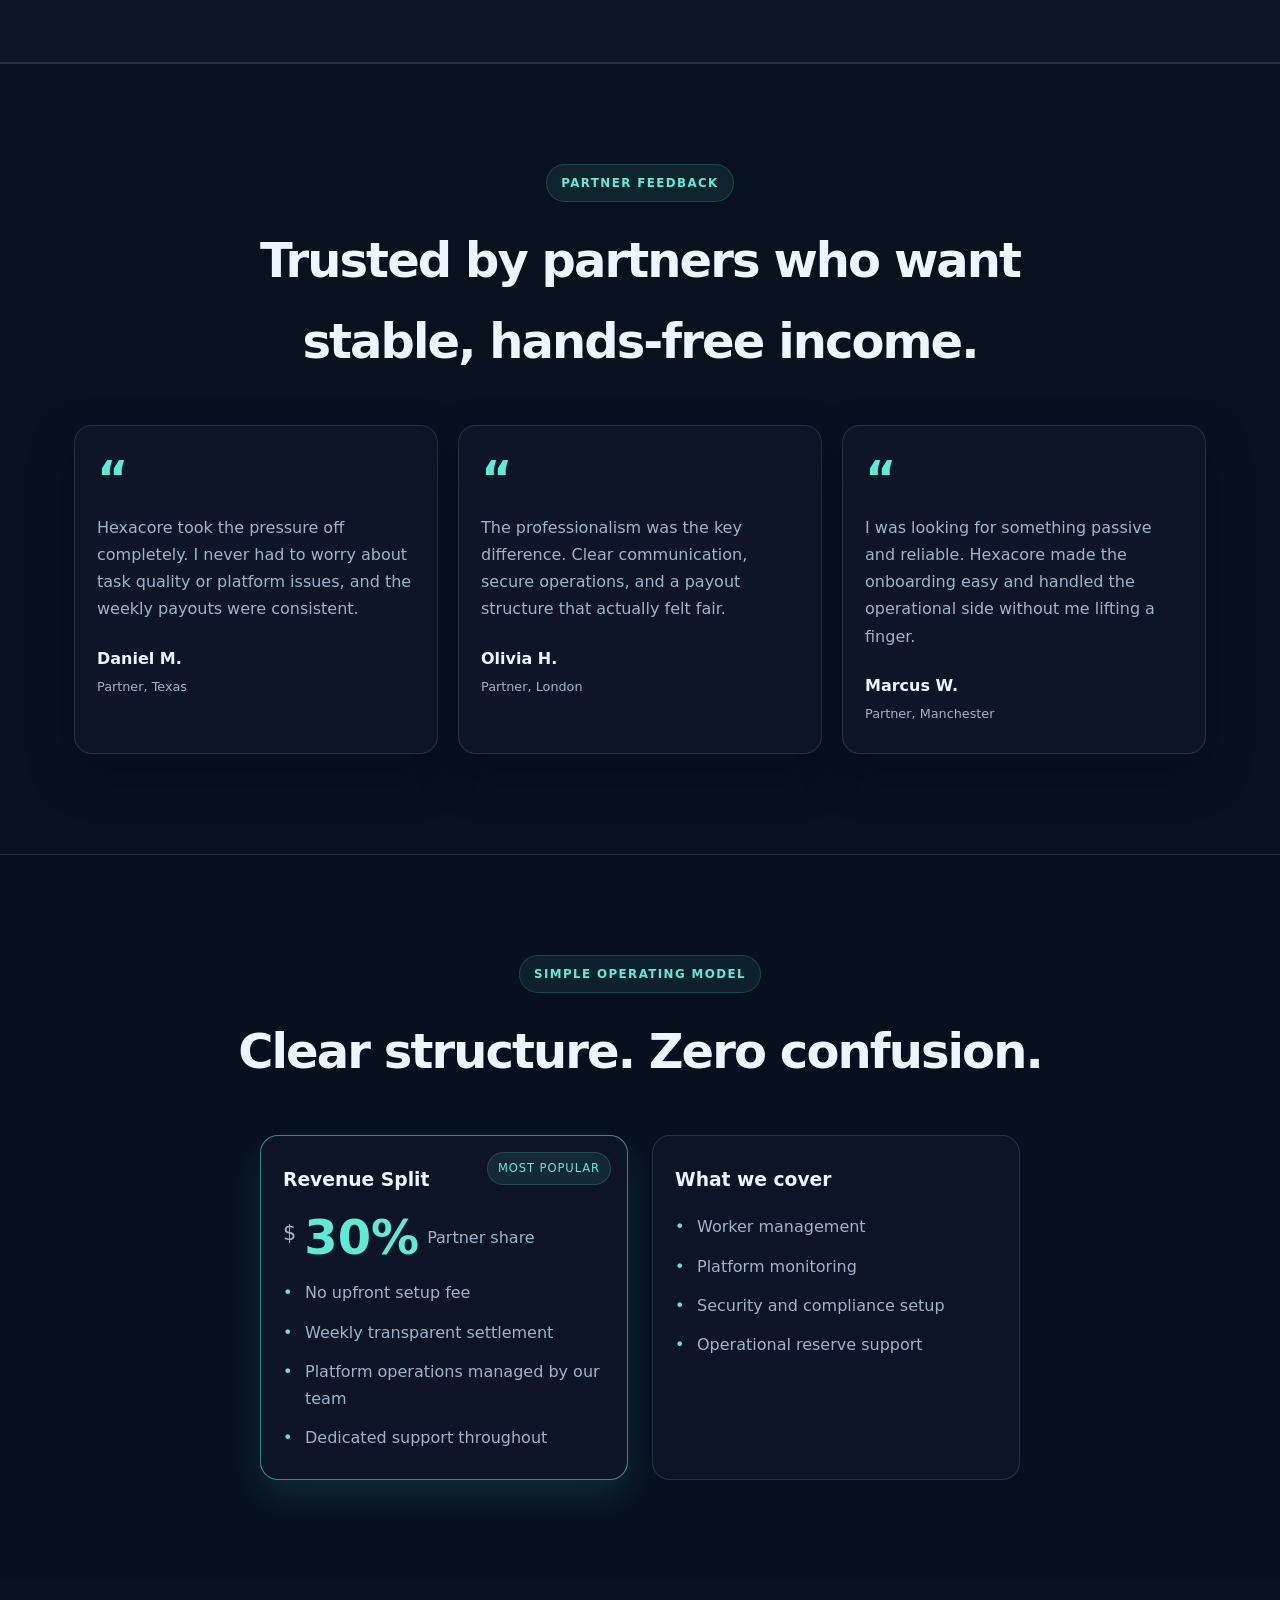
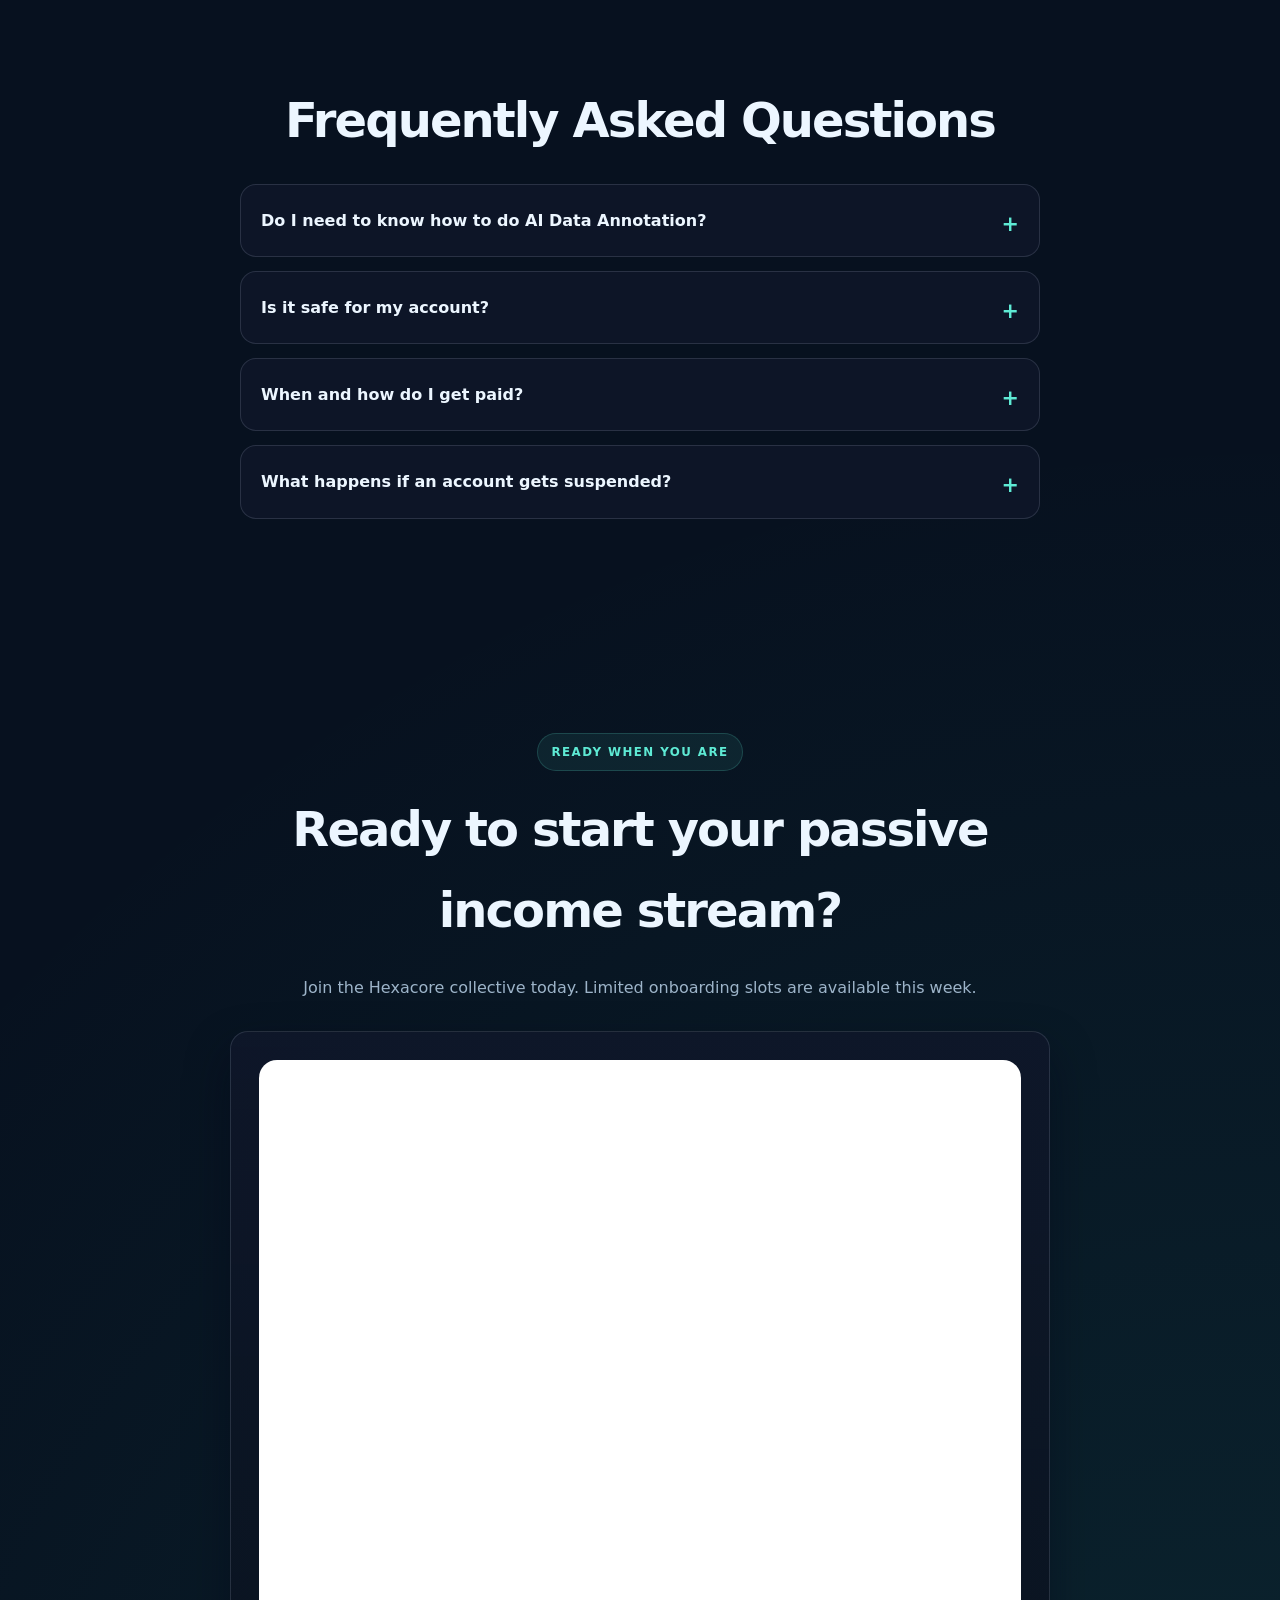
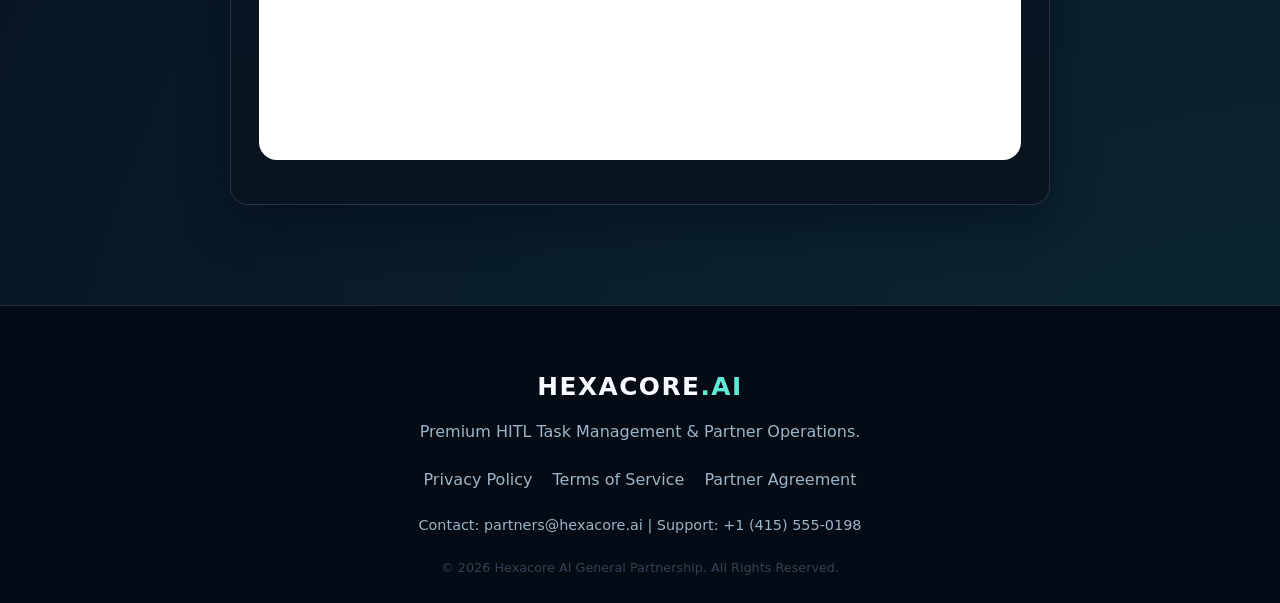
==== commit f3b41fce: "Update revenue share percentage from 30% to 25%" ====
--- a/index.html
+++ b/index.html
@@ -78,7 +78,7 @@
                     <span>Operational oversight</span>
                 </div>
                 <div class="metric-card">
-                    <strong>30%</strong>
+                    <strong>25%</strong>
                     <span>Guaranteed revenue share</span>
                 </div>
                 <div class="metric-card">
@@ -102,7 +102,7 @@
             </div>
             <div class="card">
                 <h3>3. You Get Paid Weekly</h3>
-                <p>Every week, the account generates revenue. Hexacore pays the workers and covers software costs. You receive a clean, guaranteed 30% cut of the total gross revenue directly to your bank account.</p>
+                <p>Every week, the account generates revenue. Hexacore pays the workers and covers software costs. You receive a clean, guaranteed 25% cut of the total gross revenue directly to your bank account.</p>
             </div>
         </div>
     </section>
@@ -286,4 +286,4 @@
         revealElements.forEach(element => revealObserver.observe(element));
     </script>
 </body>
-</html>+</html>
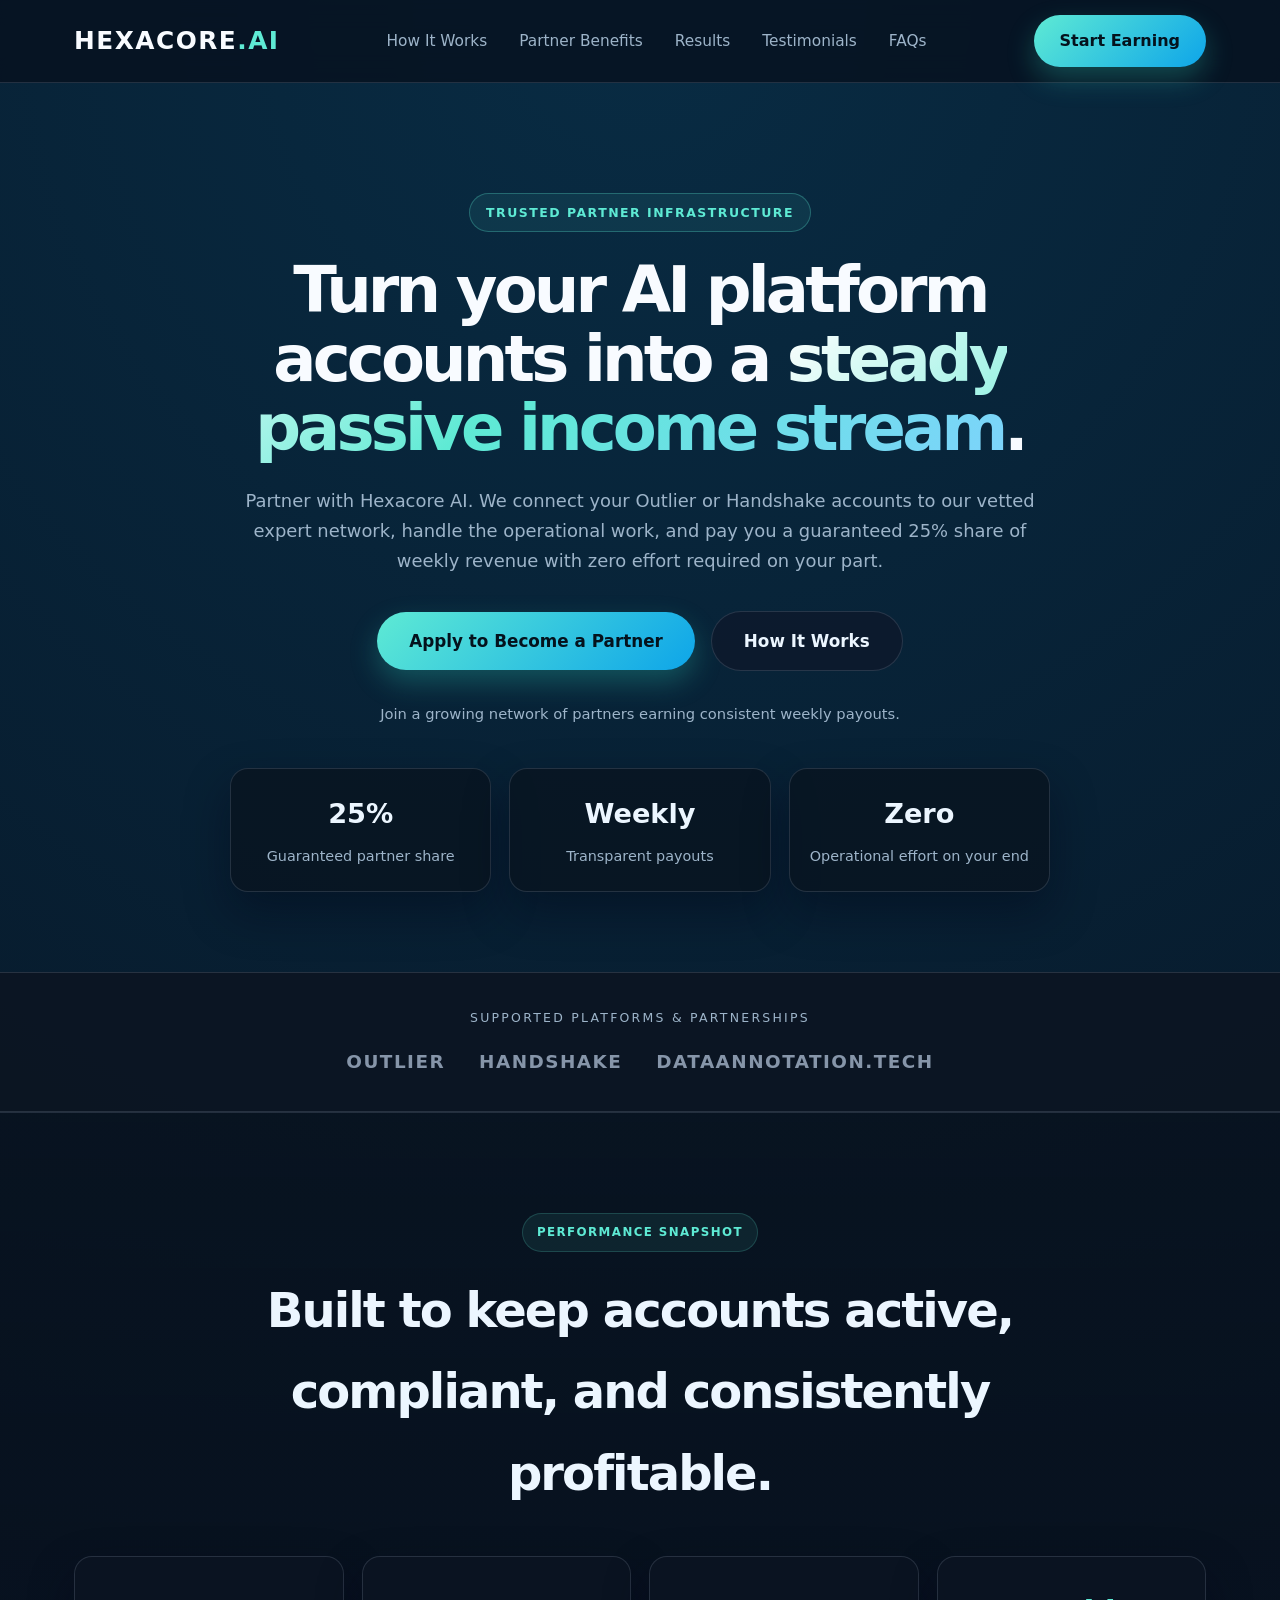
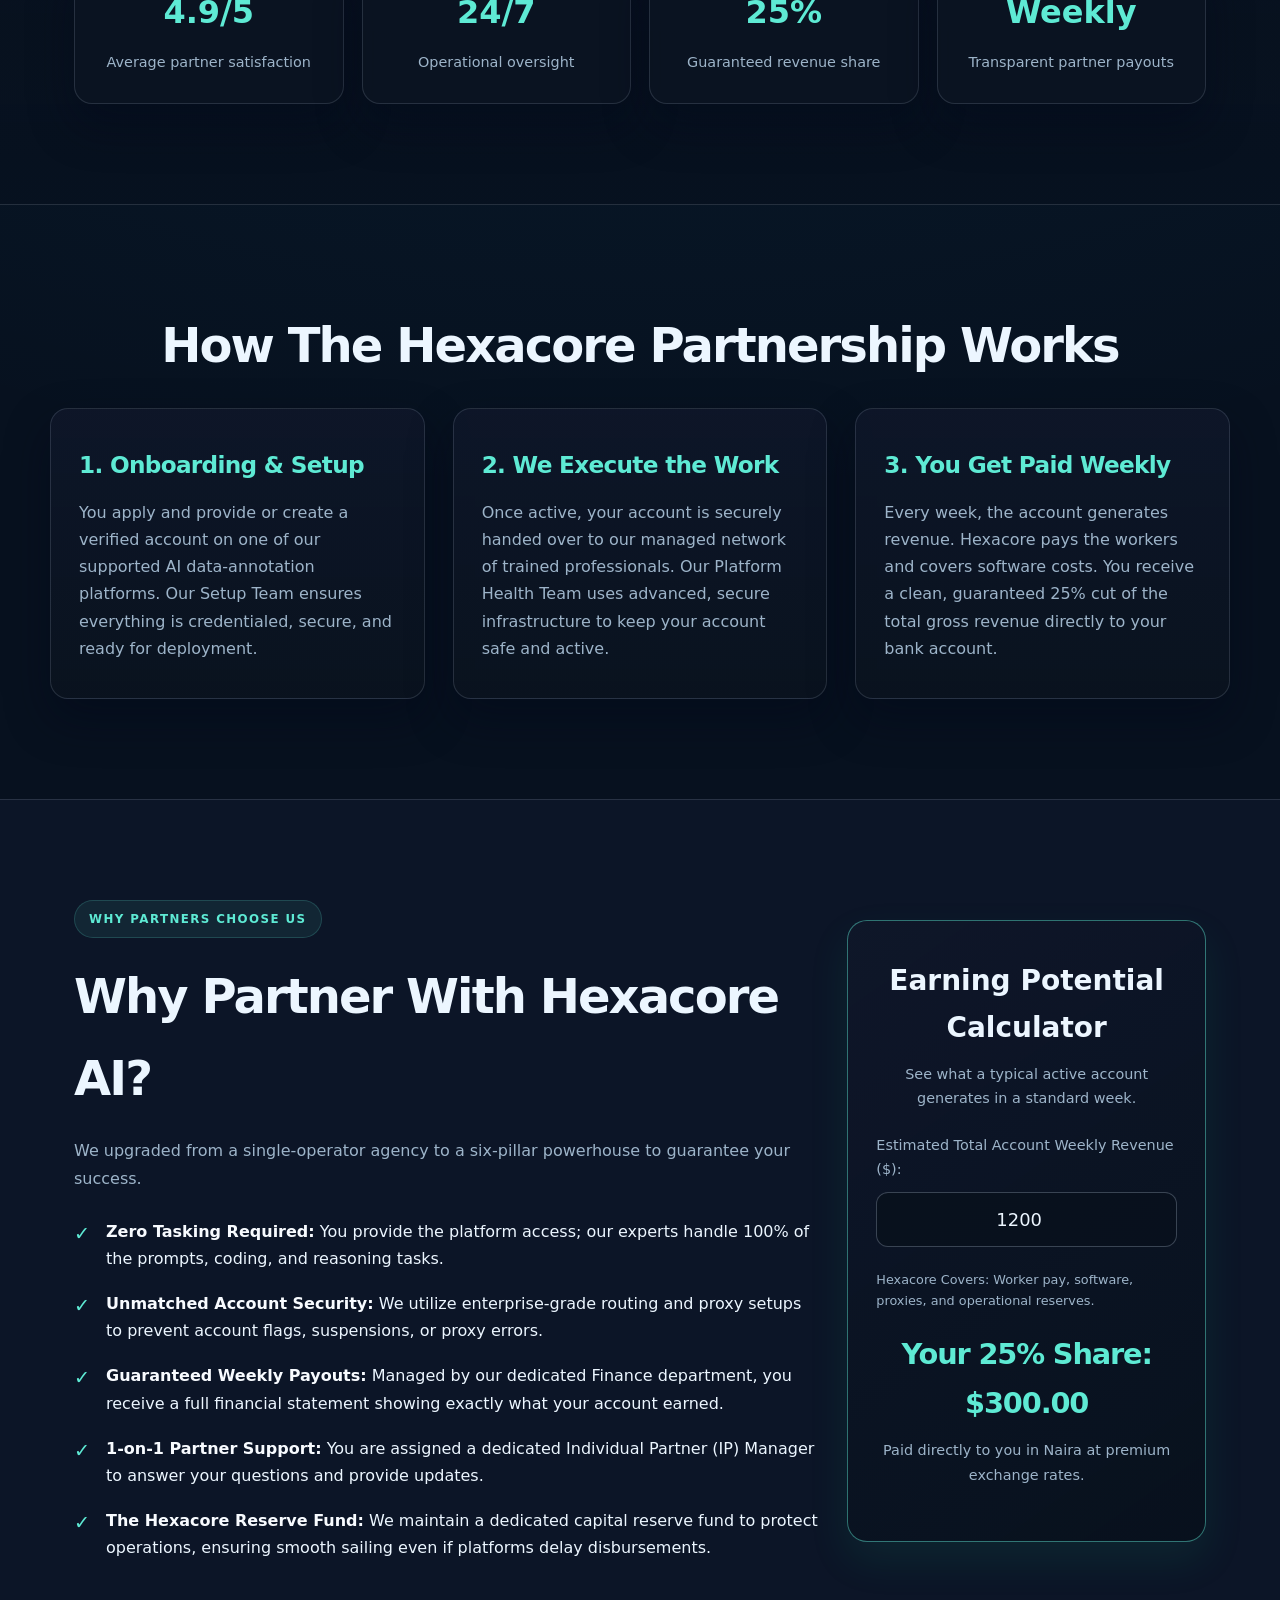
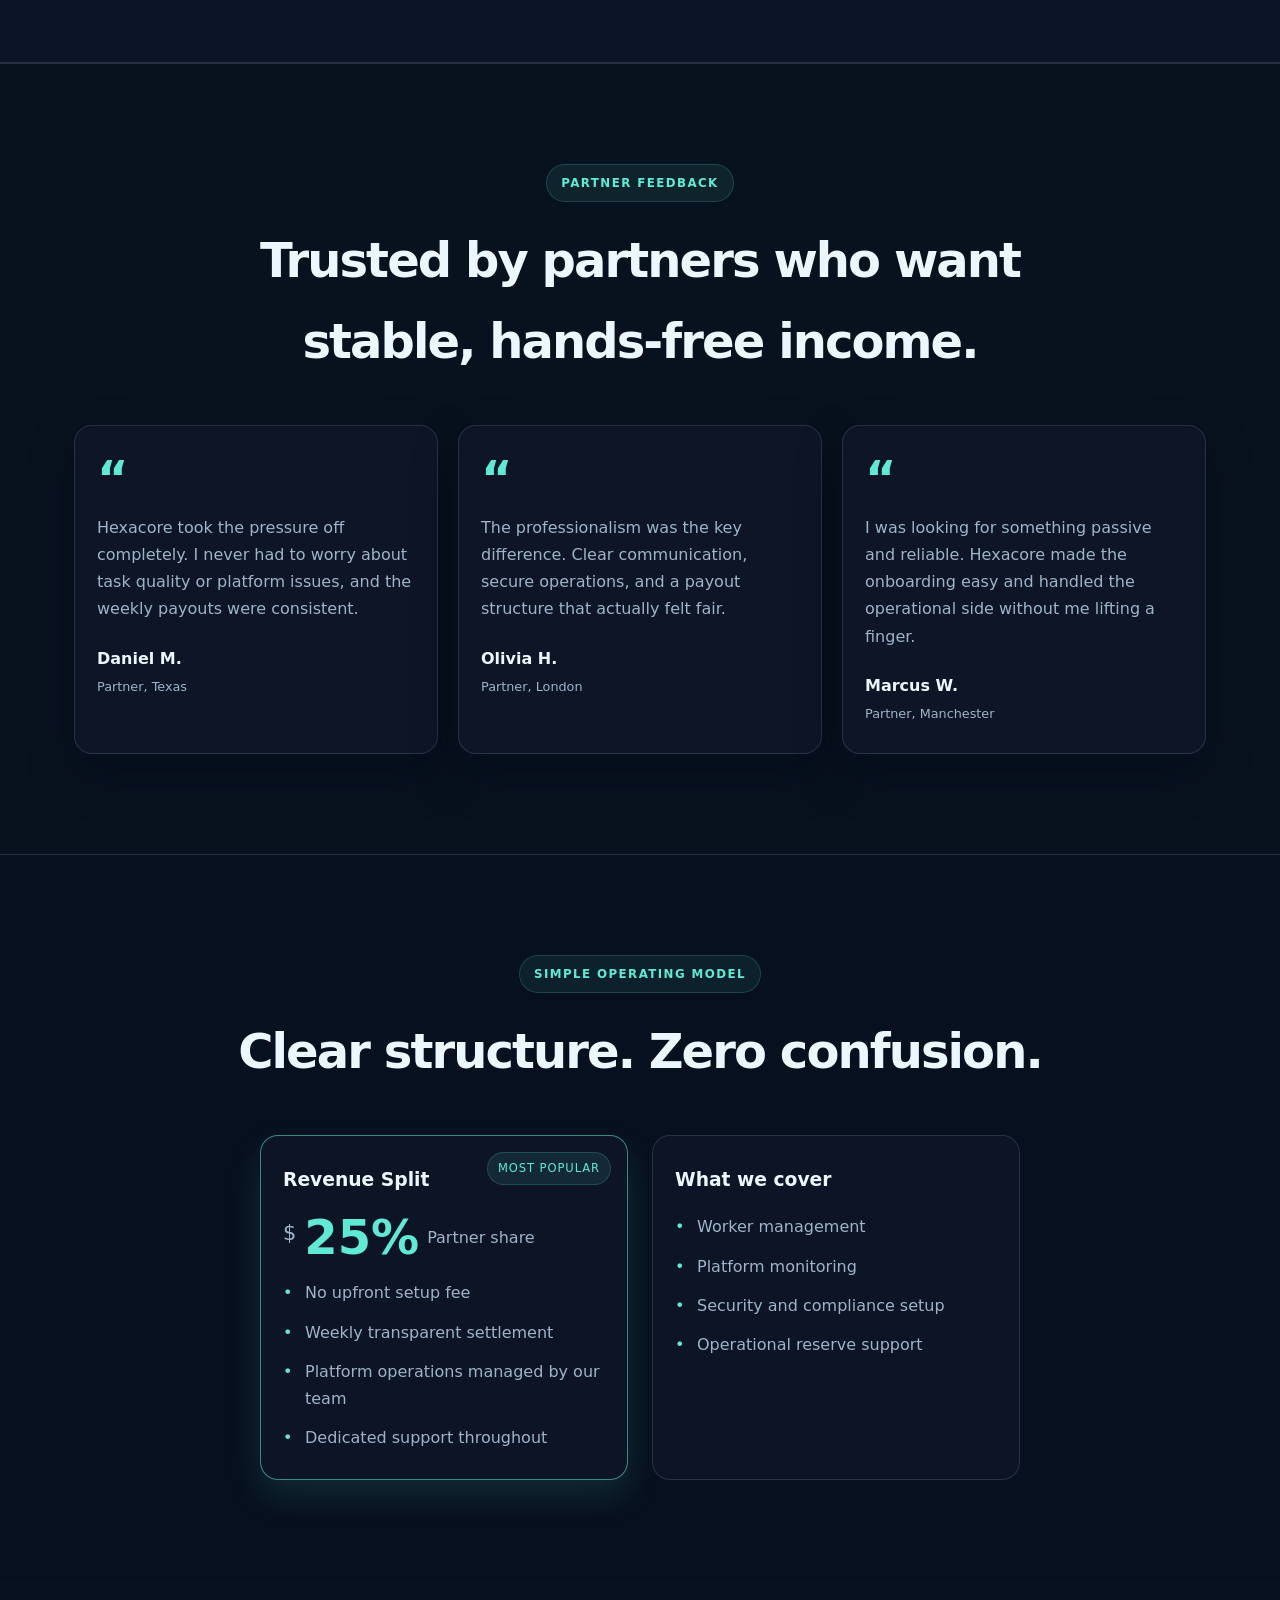
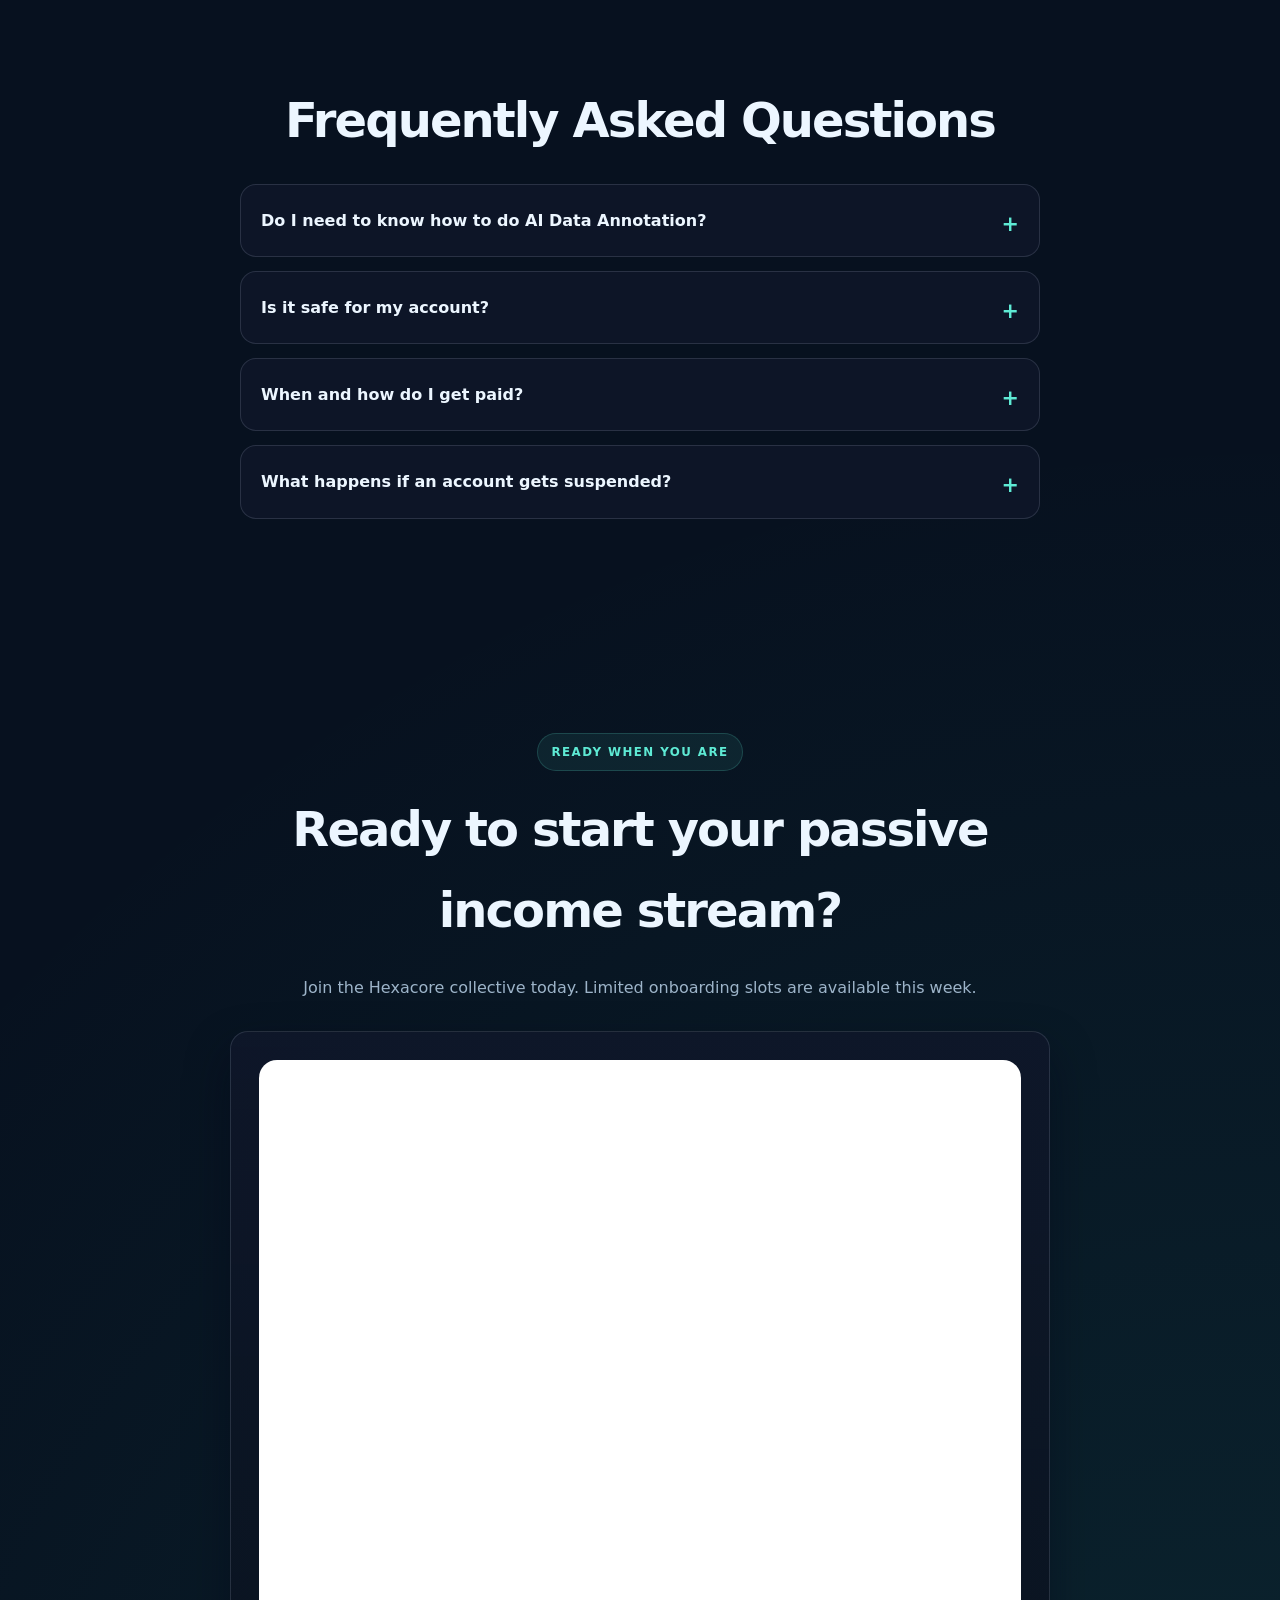
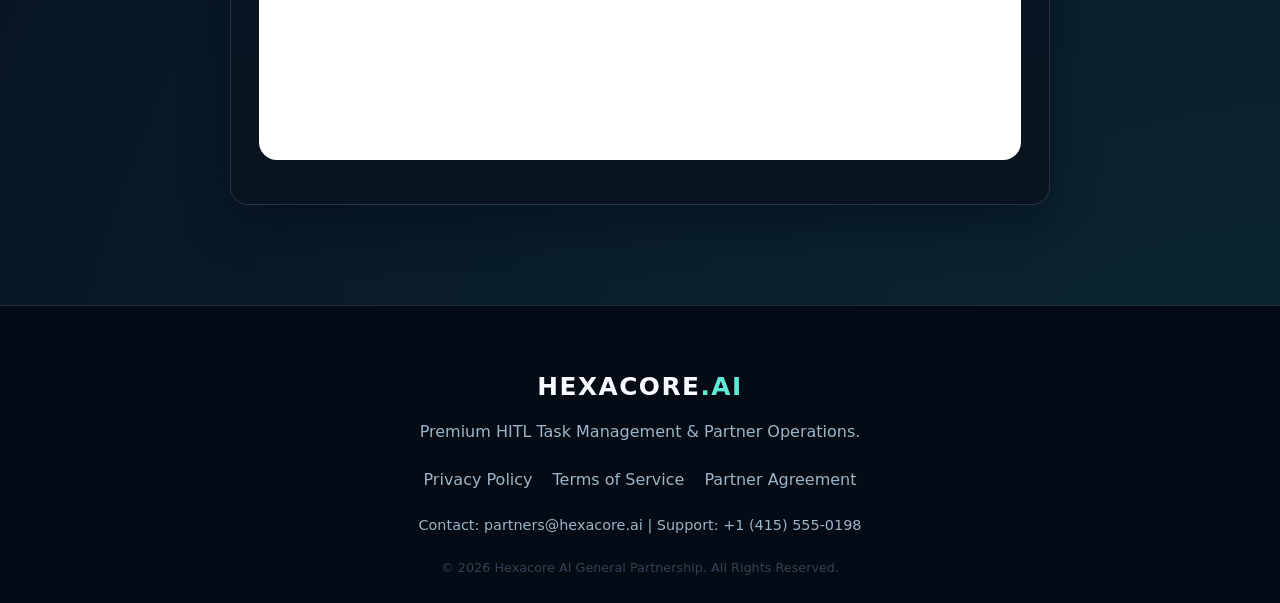
==== commit fd219ac9: "Update revenue share from 30% to 25%" ====
--- a/index.html
+++ b/index.html
@@ -28,7 +28,7 @@
     <section class="hero container">
         <div class="eyebrow">Trusted Partner Infrastructure</div>
         <h1>Turn your AI platform accounts into a <span class="gradient">steady passive income stream</span>.</h1>
-        <p>Partner with Hexacore AI. We connect your Outlier or Handshake accounts to our vetted expert network, handle the operational work, and pay you a guaranteed 30% share of weekly revenue with zero effort required on your part.</p>
+        <p>Partner with Hexacore AI. We connect your Outlier or Handshake accounts to our vetted expert network, handle the operational work, and pay you a guaranteed 25% share of weekly revenue with zero effort required on your part.</p>
         <div class="hero-actions">
             <a href="#apply" class="btn" style="padding: 15px 32px; font-size: 1.05rem;">Apply to Become a Partner</a>
             <a href="#how-it-works" class="btn btn-secondary" style="padding: 15px 32px; font-size: 1.05rem;">How It Works</a>
@@ -37,7 +37,7 @@
 
         <div class="stats-row">
             <div class="stat">
-                <strong>30%</strong>
+                <strong>25%</strong>
                 <span>Guaranteed partner share</span>
             </div>
             <div class="stat">
@@ -129,7 +129,7 @@
                     <input type="number" id="revenue" value="1200" min="0">
                 </div>
                 <div class="mini-note">Hexacore Covers: Worker pay, software, proxies, and operational reserves.</div>
-                <div class="result">Your 30% Share: $<span id="payout">360.00</span></div>
+                <div class="result">Your 25% Share: $<span id="payout">300.00</span></div>
                 <p class="small-note">Paid directly to you in Naira at premium exchange rates.</p>
             </div>
         </div>
@@ -182,7 +182,7 @@
                     <h3>Revenue Split</h3>
                     <div class="price-row">
                         <span class="currency">$</span>
-                        <strong>30%</strong>
+                        <strong>25%</strong>
                         <span class="label">Partner share</span>
                     </div>
                     <ul class="pricing-list">
@@ -269,7 +269,7 @@
         revenueInput.addEventListener('input', function() {
             let revenue = parseFloat(this.value);
             if (isNaN(revenue) || revenue < 0) revenue = 0;
-            const payout = revenue * 0.30;
+            const payout = revenue * 0.25;
             payoutDisplay.textContent = payout.toFixed(2);
         });
 
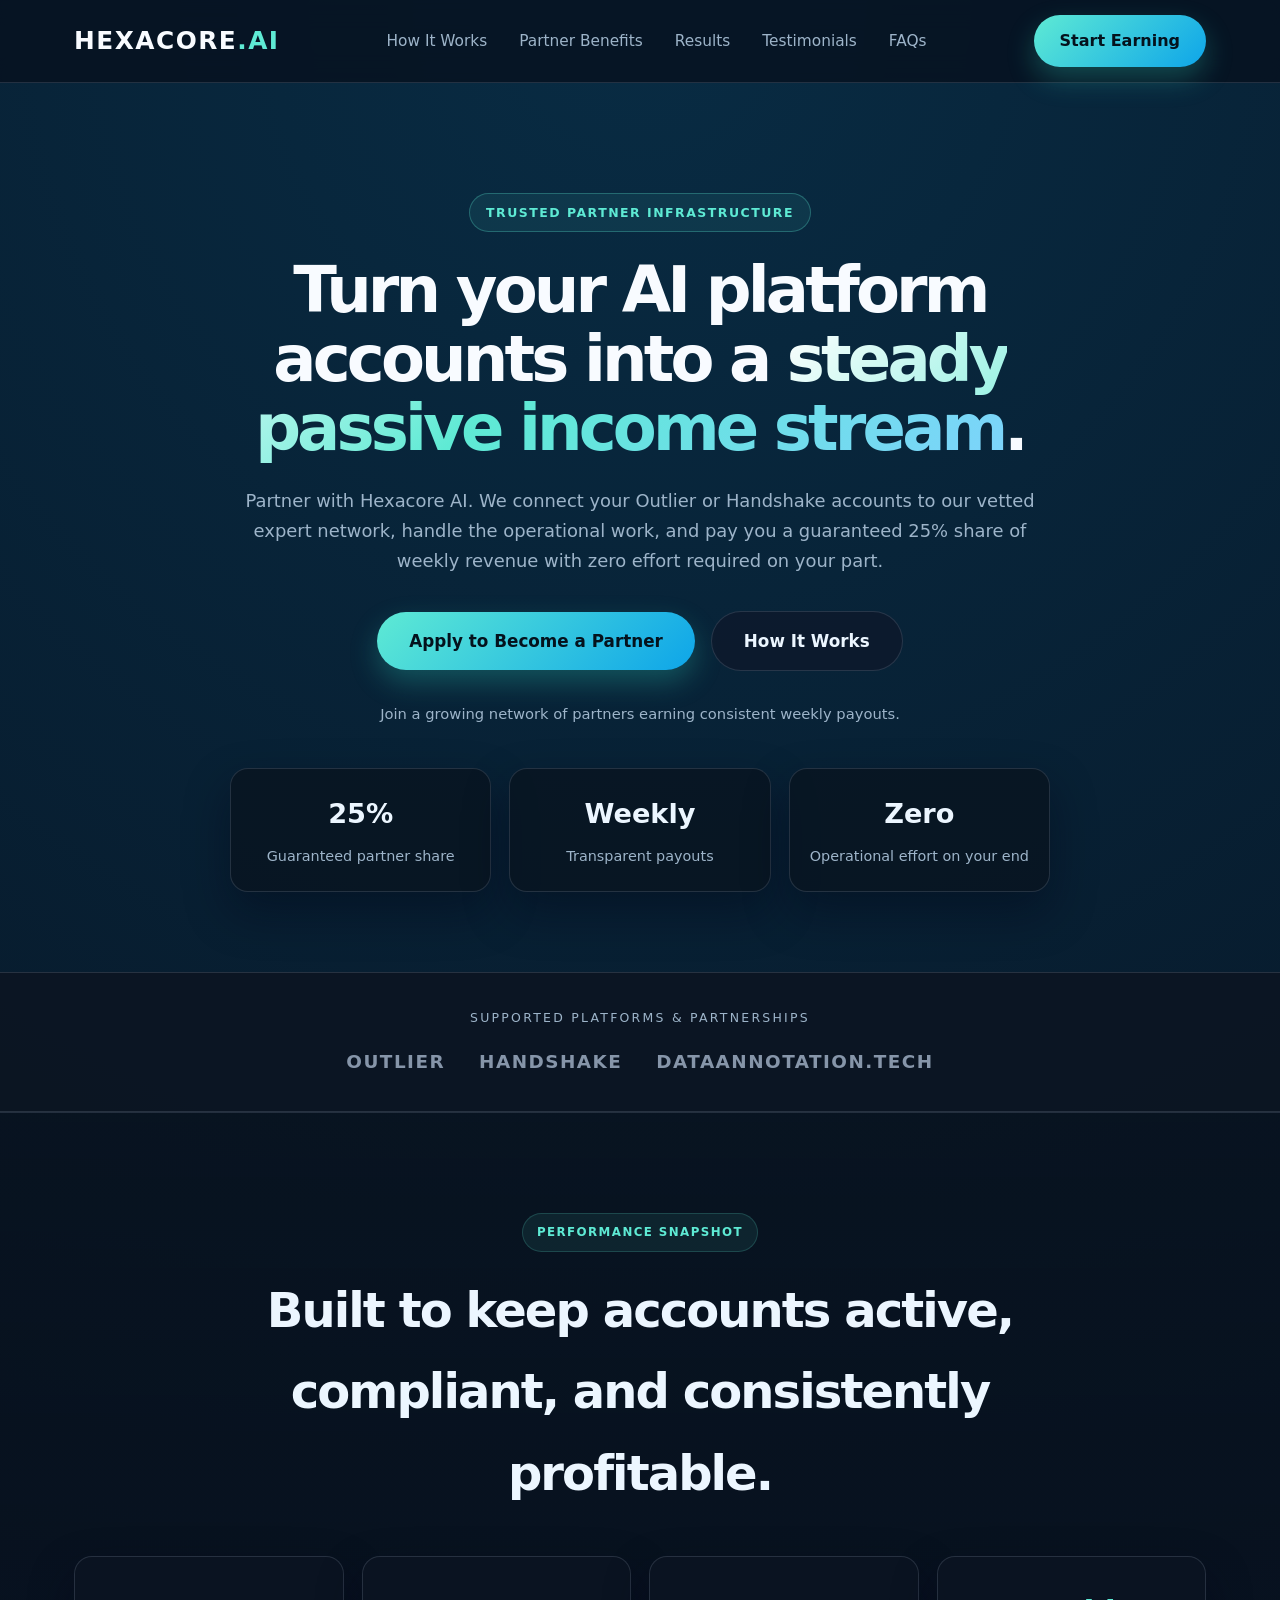
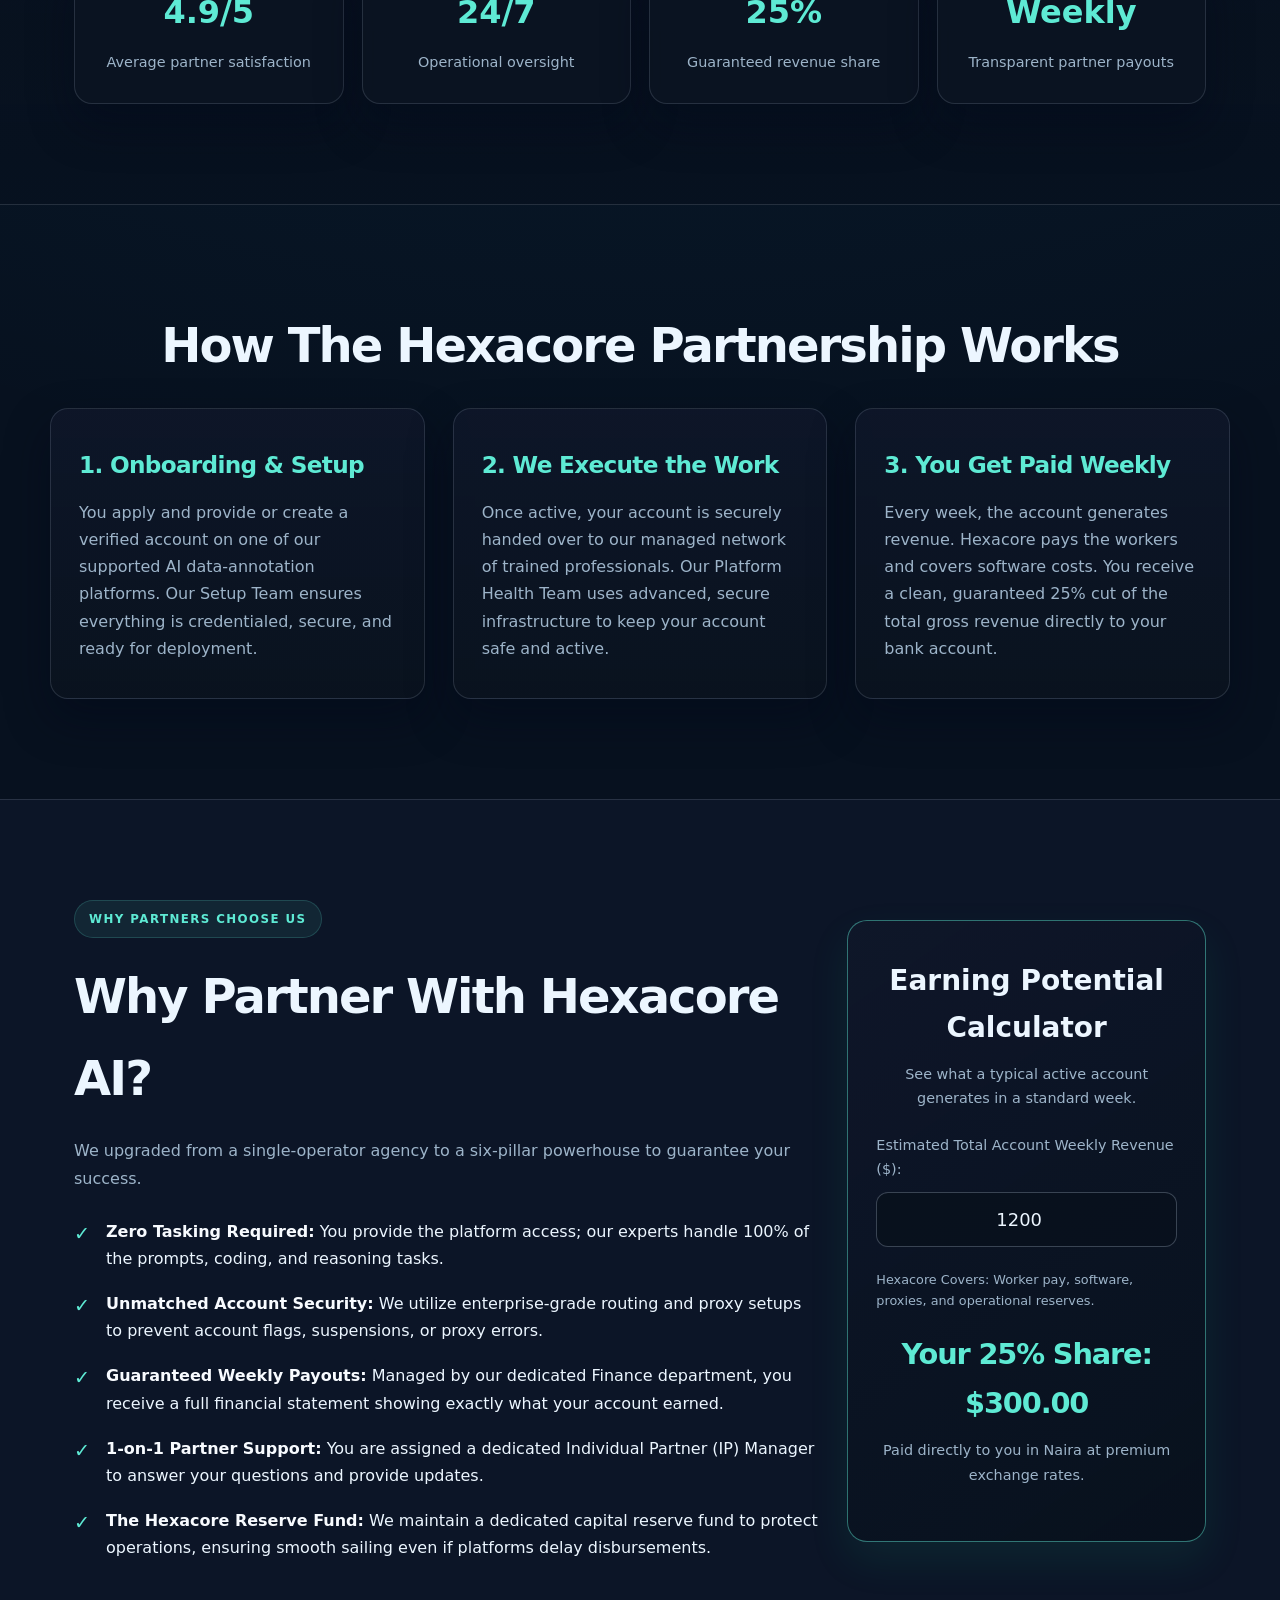
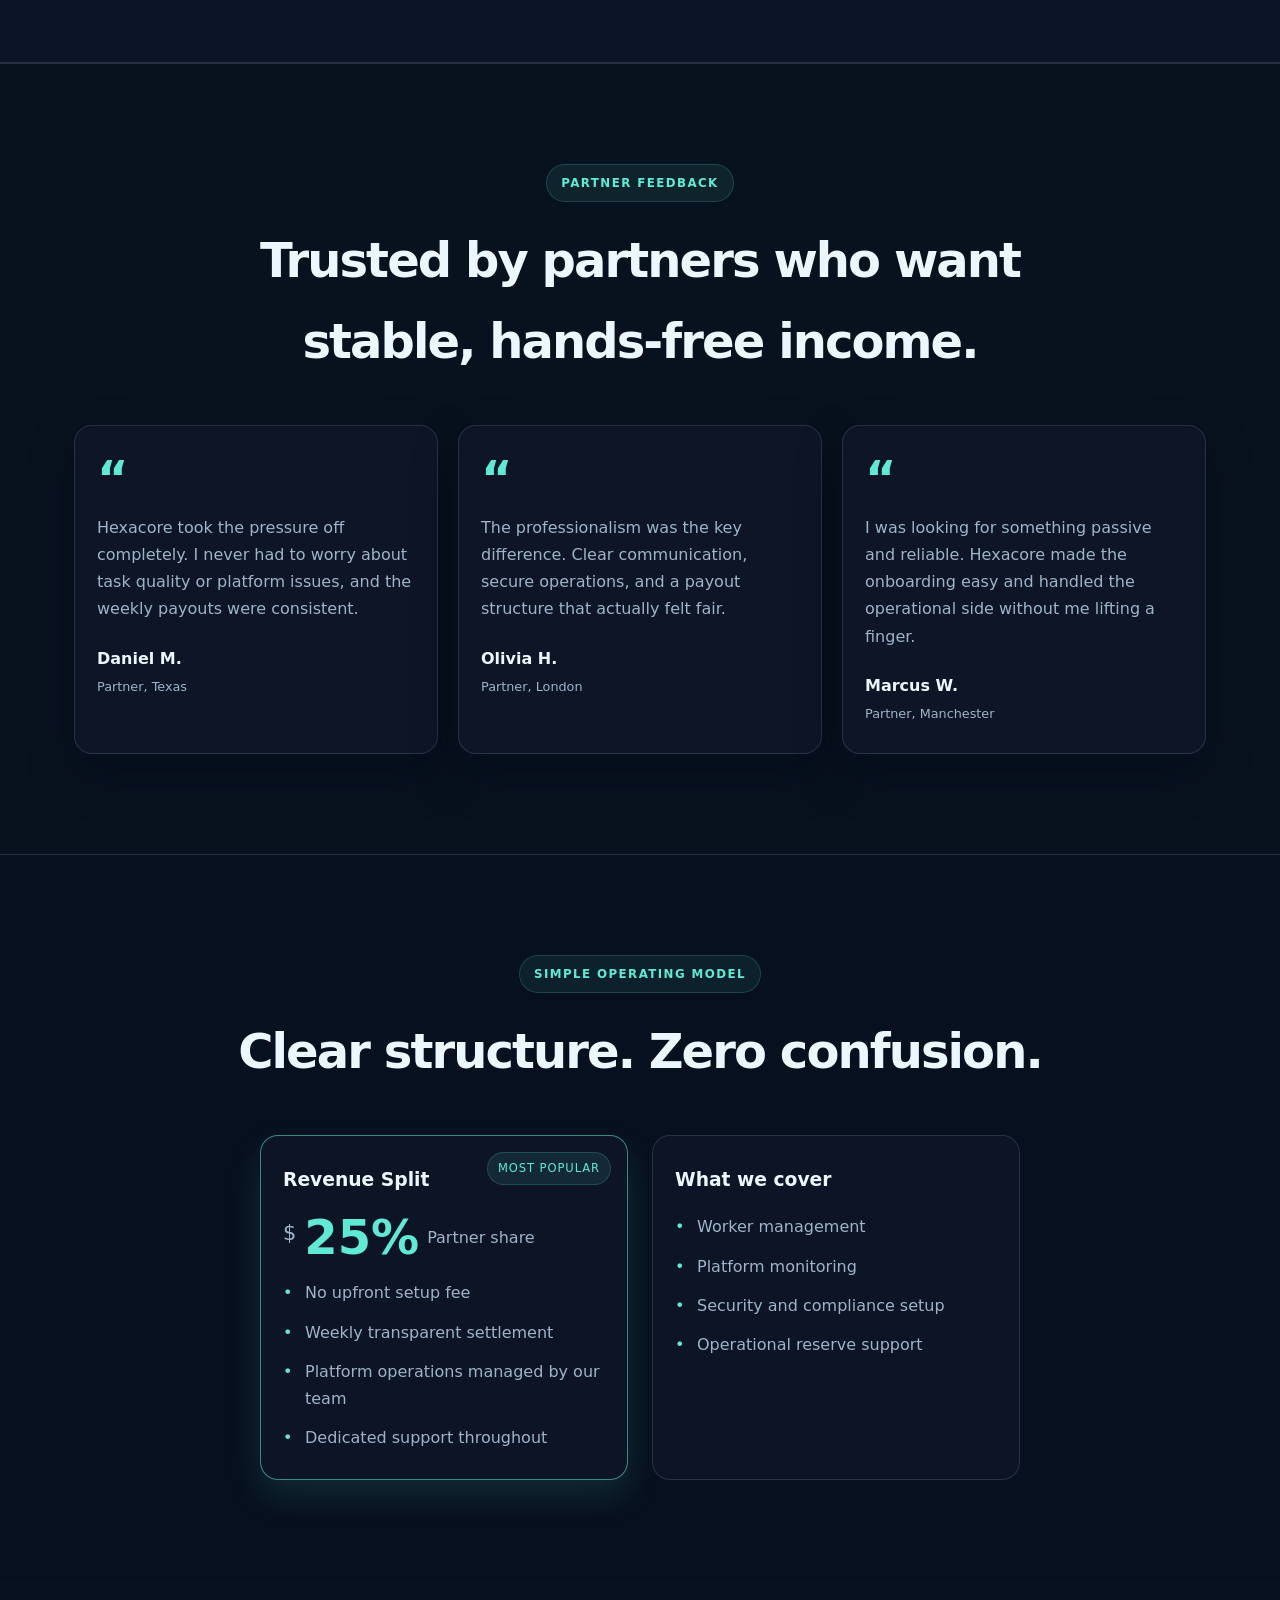
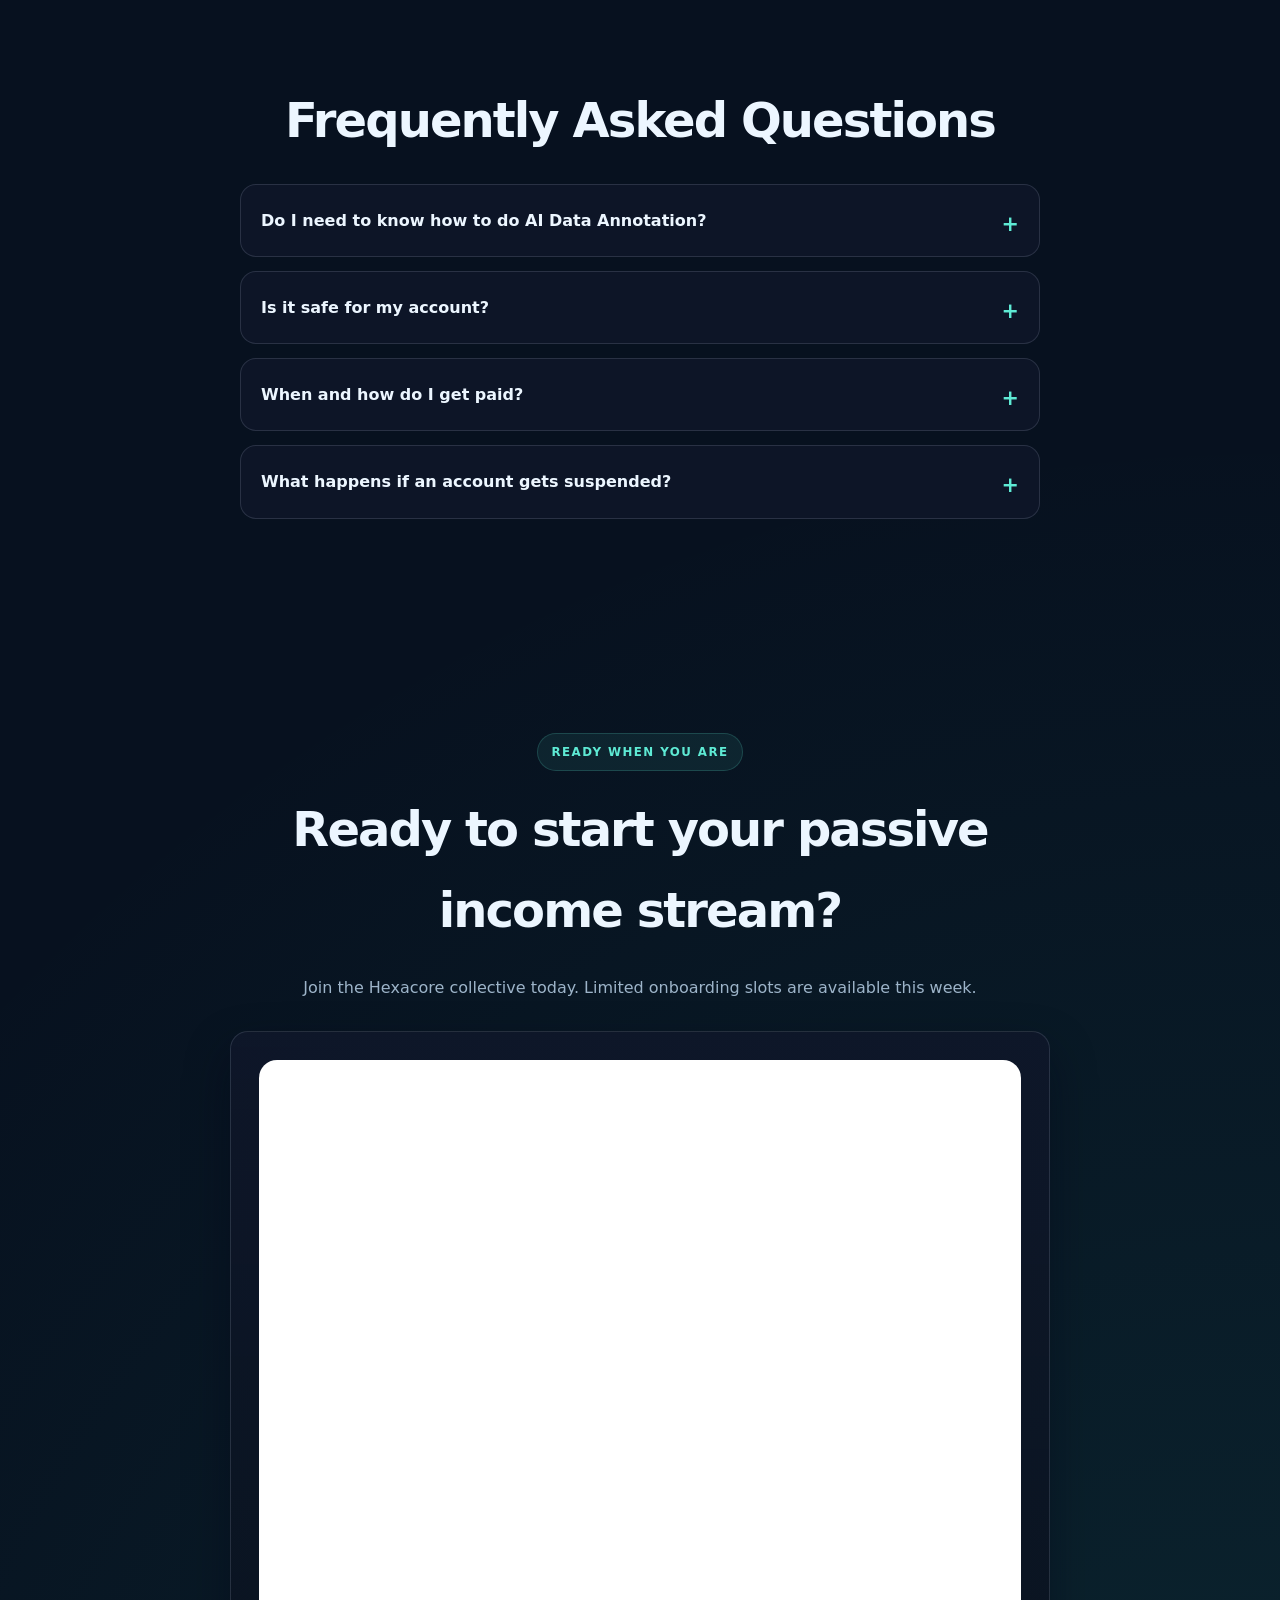
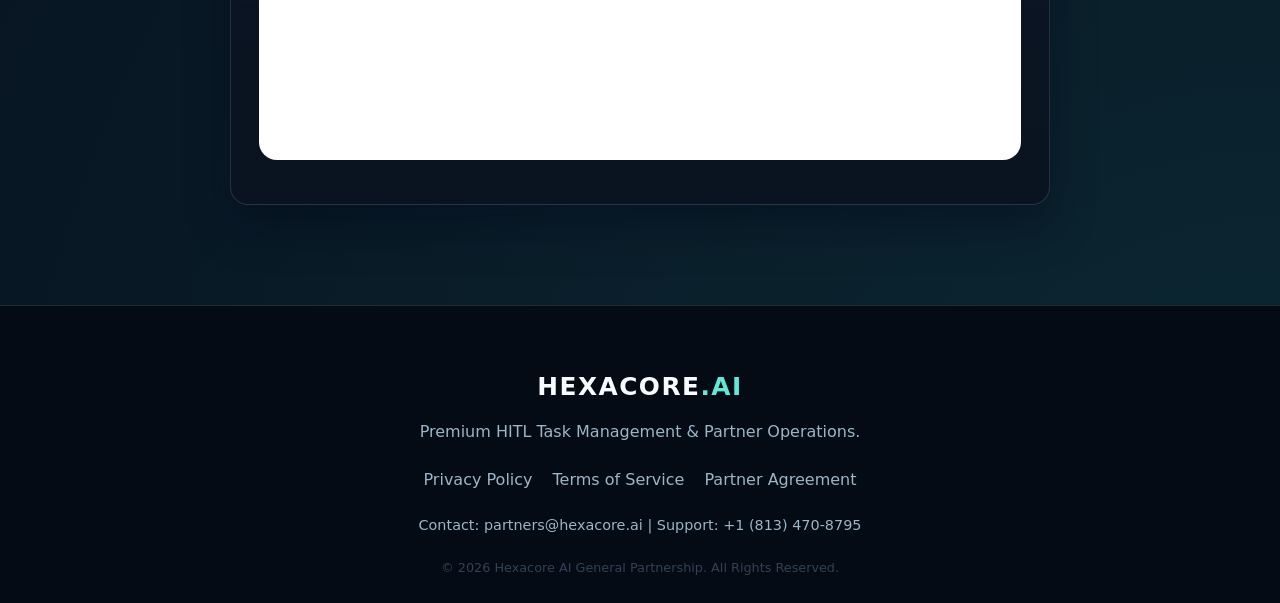
==== commit dc950b93: "Update index.html" ====
--- a/index.html
+++ b/index.html
@@ -257,7 +257,7 @@
                 <a href="#">Terms of Service</a>
                 <a href="#">Partner Agreement</a>
             </div>
-            <p style="color: var(--text-muted); font-size: 0.9rem;">Contact: partners@hexacore.ai | Support: +1 (415) 555-0198</p>
+            <p style="color: var(--text-muted); font-size: 0.9rem;">Contact: partners@hexacore.ai | Support: +1 (813) 470-8795</p>
             <p style="color: #334155; font-size: 0.8rem; margin-top: 20px;">© 2026 Hexacore AI General Partnership. All Rights Reserved.</p>
         </div>
     </footer>
